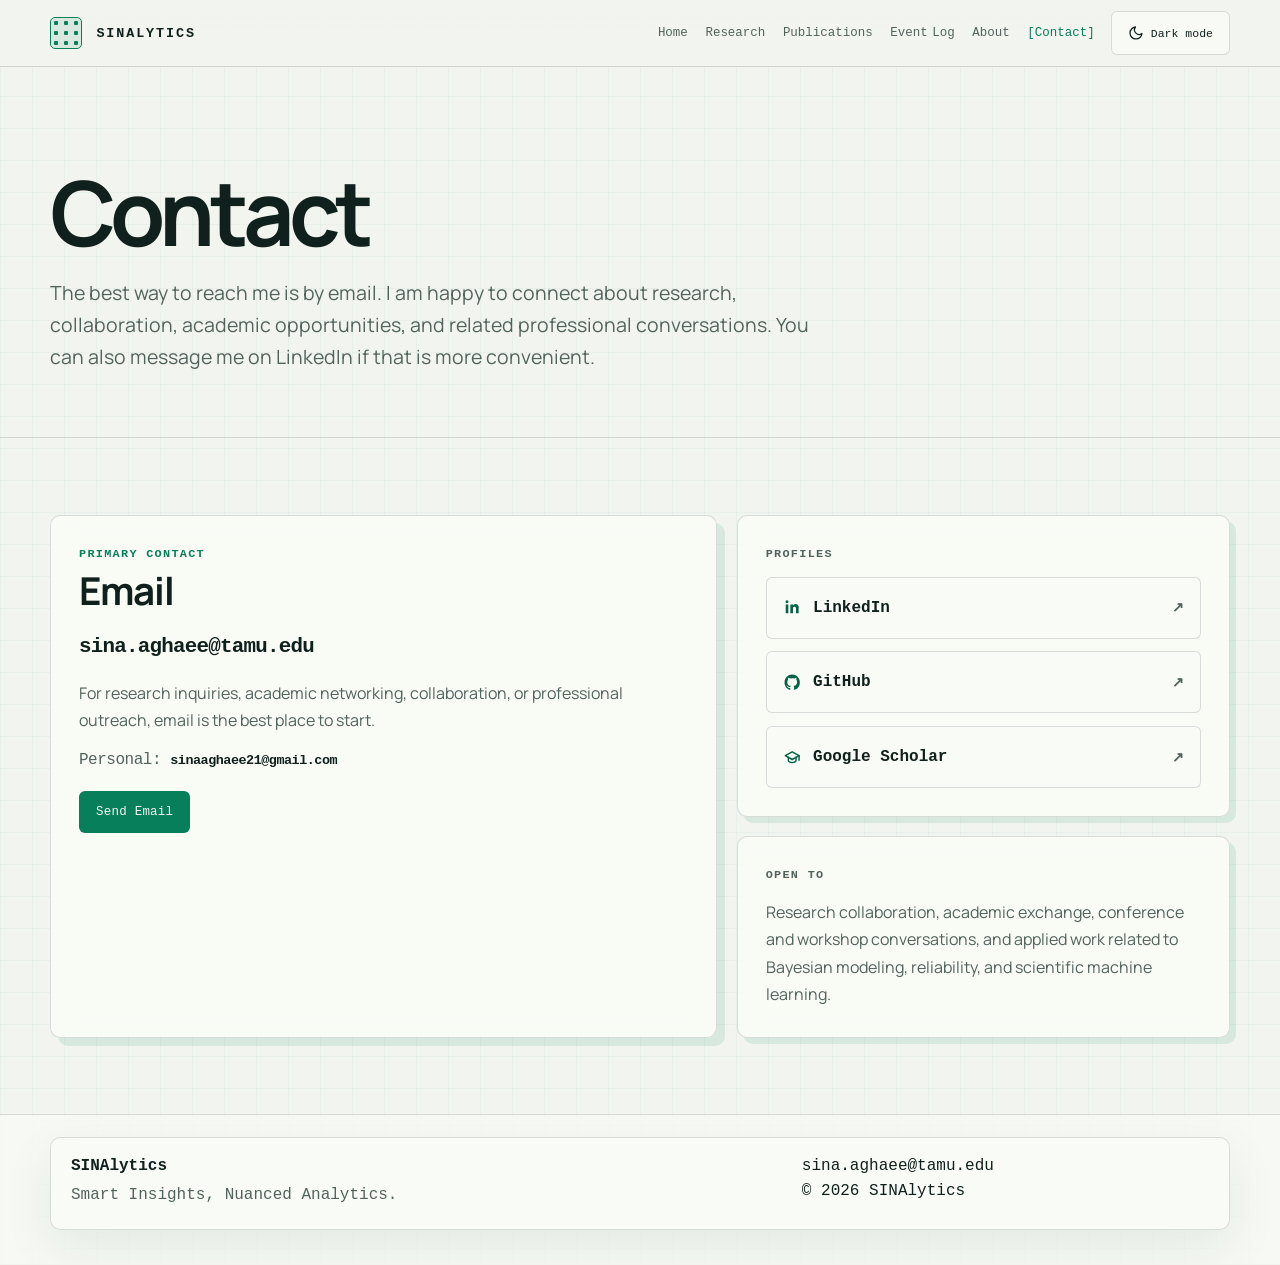
==== contact.html @ b3364978 "Use header symbol as favicon" ====
<!DOCTYPE html>
<html lang="en">
<head>
  <meta charset="utf-8">
  <meta name="viewport" content="width=device-width, initial-scale=1">
  <title>Contact | Sina Aghaee Dabaghan Fard</title>
  <meta name="description" content="Contact Sina Aghaee Dabaghan Fard for research, academic, and professional opportunities.">
  <link rel="preconnect" href="https://fonts.googleapis.com">
  <link rel="preconnect" href="https://fonts.gstatic.com" crossorigin>
  <link href="https://fonts.googleapis.com/css2?family=Manrope:wght@400;500;600;700;800&family=Source+Serif+4:opsz,wght@8..60,500;8..60,600;8..60,700&display=swap" rel="stylesheet">
  <link rel="icon" href="assets/sinalytics-mark.png?v=3" type="image/png">
  <link rel="stylesheet" href="assets/site.css">
</head>
<body data-page="contact">
  <div class="site-shell">
    <header class="site-header">
      <div class="container nav-row">
        <a class="brand" href="index.html" aria-label="SINAlytics home">
          <span class="brand-mark" aria-hidden="true"></span>
          <span>
            <strong>SINAlytics</strong>
          </span>
        </a>
        <button class="menu-toggle" type="button" aria-expanded="false" aria-controls="site-nav">
          <span></span>
          <span></span>
        </button>
        <nav id="site-nav" class="site-nav" aria-label="Primary">
          <a href="index.html">Home</a>
          <a href="research.html">Research</a>
          <a href="publications.html">Publications</a>
          <a class="nav-label-tight" href="snapshots.html">Event Log</a>
          <a href="cv.html">About</a>
          <a href="contact.html">Contact</a>
        </nav>
        <div class="nav-actions">
          <button class="theme-toggle" type="button" aria-label="Toggle color theme">Theme</button>
        </div>
      </div>
    </header>

    <main>
      <section class="page-hero">
        <div class="container narrow reveal">
          <h1>Contact</h1>
          <p class="hero-lead">
            The best way to reach me is by email. I am happy to connect about research, collaboration, academic opportunities, and related professional conversations. You can also message me on LinkedIn if that is more convenient.
          </p>
        </div>
      </section>

      <section class="section">
        <div class="container">
          <div class="contact-layout">
            <article class="panel contact-primary reveal">
              <p class="eyebrow">Primary Contact</p>
              <h2>Email</h2>
              <p class="contact-address"><a class="text-link" href="mailto:sina.aghaee@tamu.edu">sina.aghaee@tamu.edu</a></p>
              <p>
                For research inquiries, academic networking, collaboration, or professional outreach, email is the best place to start.
              </p>
              <p class="contact-address contact-address-secondary">
                Personal: <a class="text-link" href="mailto:sinaaghaee21@gmail.com">sinaaghaee21@gmail.com</a>
              </p>
              <div class="cta-row compact">
                <a class="button" href="mailto:sina.aghaee@tamu.edu">Send Email</a>
              </div>
            </article>

            <div class="contact-secondary">
              <article class="panel reveal reveal-delay">
                <p class="mini-label">Profiles</p>
                <div class="contact-links-grid">
                  <a class="contact-link-tile" href="https://www.linkedin.com/in/sinaaghaee" target="_blank" rel="noopener">
                    <span class="contact-link-main">
                      <span class="contact-link-icon" aria-hidden="true">
                        <svg viewBox="0 0 24 24" fill="currentColor"><path d="M6.94 8.5H3.56V20h3.38V8.5ZM5.25 3A1.97 1.97 0 0 0 3.3 4.98c0 1.08.86 1.97 1.93 1.97h.02A1.98 1.98 0 0 0 7.2 4.98 1.97 1.97 0 0 0 5.25 3ZM20.7 13.05c0-3.47-1.85-5.08-4.31-5.08-1.99 0-2.88 1.1-3.38 1.87V8.5H9.63c.04.89 0 11.5 0 11.5H13v-6.42c0-.34.03-.68.13-.92.27-.68.9-1.38 1.95-1.38 1.37 0 1.92 1.04 1.92 2.58V20h3.38v-6.95Z"></path></svg>
                      </span>
                      <span>LinkedIn</span>
                    </span>
                  </a>
                  <a class="contact-link-tile" href="https://github.com/sinaaghaee" target="_blank" rel="noopener">
                    <span class="contact-link-main">
                      <span class="contact-link-icon" aria-hidden="true">
                        <svg viewBox="0 0 24 24" fill="currentColor"><path d="M12 2C6.48 2 2 6.59 2 12.25c0 4.53 2.87 8.37 6.84 9.73.5.1.68-.22.68-.49 0-.24-.01-1.04-.01-1.89-2.78.62-3.37-1.22-3.37-1.22-.45-1.2-1.11-1.52-1.11-1.52-.91-.64.07-.63.07-.63 1 .08 1.53 1.05 1.53 1.05.9 1.57 2.35 1.12 2.92.86.09-.67.35-1.12.63-1.38-2.22-.26-4.56-1.15-4.56-5.11 0-1.13.39-2.06 1.03-2.79-.1-.26-.45-1.31.1-2.73 0 0 .84-.27 2.75 1.07A9.33 9.33 0 0 1 12 6.84c.85 0 1.71.12 2.51.37 1.91-1.34 2.75-1.07 2.75-1.07.55 1.42.2 2.47.1 2.73.64.73 1.03 1.66 1.03 2.79 0 3.97-2.35 4.84-4.59 5.09.36.32.68.95.68 1.91 0 1.38-.01 2.5-.01 2.84 0 .27.18.59.69.49A10.27 10.27 0 0 0 22 12.25C22 6.59 17.52 2 12 2Z"></path></svg>
                      </span>
                      <span>GitHub</span>
                    </span>
                  </a>
                  <a class="contact-link-tile" href="https://scholar.google.com/citations?user=bsKhgAIAAAAJ&amp;hl=en" target="_blank" rel="noopener">
                    <span class="contact-link-main">
                      <span class="contact-link-icon" aria-hidden="true">
                        <svg viewBox="0 0 24 24" fill="none" stroke="currentColor" stroke-width="1.9" stroke-linecap="round" stroke-linejoin="round"><path d="m3 10 9-5 9 5-9 5-9-5Z"></path><path d="M7 12v4.5c0 .8 2.3 2.5 5 2.5s5-1.7 5-2.5V12"></path><path d="M21 10v6"></path></svg>
                      </span>
                      <span>Google Scholar</span>
                    </span>
                  </a>
                </div>
              </article>

              <article class="panel reveal reveal-delay-2">
                <p class="mini-label">Open To</p>
                <p>
                  Research collaboration, academic exchange, conference and workshop conversations, and applied work related to Bayesian modeling, reliability, and scientific machine learning.
                </p>
              </article>
            </div>
          </div>
        </div>
      </section>
    </main>

    <footer class="site-footer">
      <div class="container footer-row">
        <div>
          <strong>SINAlytics</strong>
          <p>Smart Insights, Nuanced Analytics.</p>
        </div>
        <div class="footer-meta">
          <a href="mailto:sina.aghaee@tamu.edu">sina.aghaee@tamu.edu</a>
          <span>&copy; <span data-year></span> SINAlytics</span>
        </div>
      </div>
    </footer>
  </div>

  <!-- Cloudflare Web Analytics --><script defer src='https://static.cloudflareinsights.com/beacon.min.js' data-cf-beacon='{"token": "7ca97b5652254f148bb561000fb04851"}'></script><!-- End Cloudflare Web Analytics -->
  <script src="assets/site.js"></script>
</body>
</html>
---- assets/site.css ----
* {
  box-sizing: border-box;
}

:root {
  color-scheme: light;
  --bg: #f4f1ea;
  --surface: rgba(255, 252, 247, 0.92);
  --surface-strong: #fffdf9;
  --surface-alt: #efe7db;
  --text: #18161a;
  --muted: #635d57;
  --border: rgba(24, 22, 26, 0.1);
  --accent: #184e77;
  --accent-strong: #0f3653;
  --accent-soft: rgba(24, 78, 119, 0.12);
  --shadow: 0 24px 60px rgba(20, 16, 10, 0.12);
  --radius-lg: 28px;
  --radius-md: 20px;
  --radius-sm: 14px;
  --container: 1180px;
}

:root[data-theme="dark"] {
  color-scheme: dark;
  --bg: #10151d;
  --surface: rgba(19, 27, 37, 0.9);
  --surface-strong: #17212d;
  --surface-alt: #13202b;
  --text: #f5f4f1;
  --muted: #b7c1cc;
  --border: rgba(245, 244, 241, 0.1);
  --accent: #7eb6de;
  --accent-strong: #abd8f5;
  --accent-soft: rgba(126, 182, 222, 0.14);
  --shadow: 0 24px 60px rgba(0, 0, 0, 0.28);
}

html {
  scroll-behavior: smooth;
}

body {
  margin: 0;
  min-width: 320px;
  min-height: 100vh;
  font-family: "Manrope", sans-serif;
  color: var(--text);
  background:
    radial-gradient(circle at top left, rgba(24, 78, 119, 0.16), transparent 30%),
    radial-gradient(circle at top right, rgba(181, 138, 68, 0.12), transparent 24%),
    linear-gradient(180deg, #faf7f2 0%, var(--bg) 28%, var(--bg) 100%);
  transition: background-color 0.3s ease, color 0.3s ease;
}

:root[data-theme="dark"] body {
  background:
    radial-gradient(circle at top left, rgba(126, 182, 222, 0.13), transparent 30%),
    radial-gradient(circle at top right, rgba(120, 91, 55, 0.14), transparent 24%),
    linear-gradient(180deg, #0c1118 0%, var(--bg) 32%, var(--bg) 100%);
}

a {
  color: inherit;
}

img {
  display: block;
  max-width: 100%;
}

.site-shell {
  position: relative;
  overflow: clip;
  min-height: 100vh;
  display: flex;
  flex-direction: column;
}

main {
  flex: 1 0 auto;
}

.container {
  width: min(calc(100% - 2rem), var(--container));
  margin: 0 auto;
}

.narrow {
  max-width: 860px;
}

.site-header {
  position: sticky;
  top: 0;
  z-index: 20;
  background: rgba(244, 241, 234, 0.74);
  backdrop-filter: blur(20px);
  border-bottom: 1px solid var(--border);
}

:root[data-theme="dark"] .site-header {
  background: rgba(16, 21, 29, 0.74);
}

.nav-row {
  display: flex;
  align-items: center;
  gap: 1rem;
  min-height: 82px;
}

.brand {
  display: inline-flex;
  align-items: center;
  gap: 0.9rem;
  text-decoration: none;
  color: var(--text);
  margin-right: auto;
}

.brand strong,
.brand small {
  display: block;
}

.brand strong {
  font-size: 0.96rem;
  letter-spacing: 0.1em;
  text-transform: uppercase;
}

.brand small {
  font-size: 0.78rem;
  color: var(--muted);
}

.brand-mark {
  width: 2.6rem;
  height: 2.6rem;
  flex: 0 0 auto;
  border-radius: 50%;
  background:
    radial-gradient(circle at 34% 30%, #dff0fb 0%, #b8cbd5 22%, transparent 40%),
    linear-gradient(135deg, #9ab7c5 0%, #bbc6ca 28%, #c8ab69 74%, #a9863f 100%);
  box-shadow:
    inset 0 1px 1px rgba(255, 255, 255, 0.55),
    0 10px 18px rgba(24, 78, 119, 0.12);
}

.site-nav {
  display: flex;
  align-items: center;
  gap: 1.4rem;
}

.site-nav a,
.footer-links a {
  text-decoration: none;
  color: var(--muted);
  transition: color 0.2s ease;
}

.site-nav a:hover,
.site-nav a.is-active,
.footer-links a:hover,
.text-link:hover,
.inline-links a:hover {
  color: var(--accent);
}

.site-nav .nav-label-tight {
  word-spacing: -0.24em;
}

.nav-actions {
  display: flex;
  align-items: center;
  gap: 0.8rem;
}

.menu-toggle,
.theme-toggle,
.button {
  font: inherit;
}

.button,
.theme-toggle {
  display: inline-flex;
  align-items: center;
  justify-content: center;
  min-height: 44px;
  padding: 0 1rem;
  border-radius: 999px;
  border: 1px solid transparent;
  text-decoration: none;
  transition: transform 0.2s ease, background-color 0.2s ease, border-color 0.2s ease, color 0.2s ease;
}

.button {
  background: var(--accent);
  color: #f5f4f1;
  box-shadow: var(--shadow);
}

.button:hover,
.theme-toggle:hover,
.menu-toggle:hover {
  transform: translateY(-1px);
}

.button-ghost,
.theme-toggle {
  background: var(--surface);
  color: var(--text);
  border-color: var(--border);
}

.button-with-icon {
  gap: 0.45rem;
}

.button-icon {
  display: inline-flex;
  align-items: center;
  justify-content: center;
  width: 1rem;
  height: 1rem;
  flex: 0 0 auto;
}

.button-icon svg {
  width: 100%;
  height: 100%;
}

.theme-toggle {
  gap: 0.45rem;
}

.theme-icon {
  display: inline-flex;
  align-items: center;
  justify-content: center;
  width: 1rem;
  height: 1rem;
  flex: 0 0 auto;
}

.theme-icon svg {
  width: 100%;
  height: 100%;
}

.menu-toggle {
  display: none;
  width: 46px;
  height: 46px;
  border-radius: 14px;
  border: 1px solid var(--border);
  background: var(--surface);
  padding: 0;
  cursor: pointer;
}

.menu-toggle span {
  display: block;
  width: 18px;
  height: 2px;
  margin: 4px auto;
  border-radius: 999px;
  background: var(--text);
}

.hero,
.page-hero {
  padding: 5rem 0 2rem;
}

.hero-grid {
  display: grid;
  grid-template-columns: minmax(0, 1.25fr) minmax(300px, 0.75fr);
  gap: 1.5rem;
  align-items: stretch;
}

body[data-page="home"] .hero {
  padding: 4.25rem 0 1.75rem;
}

body[data-page="home"] .hero-grid {
  grid-template-columns: minmax(0, 1.4fr) minmax(320px, 0.64fr);
  gap: 1rem;
  align-items: stretch;
}

.hero-copy,
.hero-card,
.panel,
.feature-panel {
  background: var(--surface);
  border: 1px solid var(--border);
  box-shadow: var(--shadow);
  backdrop-filter: blur(10px);
}

.hero-copy {
  border-radius: var(--radius-lg);
  padding: clamp(2rem, 3vw, 3rem);
  position: relative;
}

body[data-page="home"] .hero-copy {
  padding: clamp(1.4rem, 2vw, 1.9rem);
  display: flex;
  flex-direction: column;
}

.hero-copy::after {
  content: "";
  position: absolute;
  inset: auto 2rem 2rem auto;
  width: 120px;
  height: 120px;
  border-radius: 50%;
  background: radial-gradient(circle, rgba(193, 139, 62, 0.22), transparent 70%);
  pointer-events: none;
}

.hero-card {
  border-radius: var(--radius-lg);
  padding: 1.4rem;
  display: grid;
  gap: 1rem;
}

body[data-page="home"] .hero-card {
  max-width: 400px;
  width: 100%;
  justify-self: end;
  padding: 0.95rem;
  gap: 0;
}

.portrait-wrap {
  padding: 0.75rem;
  border-radius: calc(var(--radius-lg) - 8px);
  background: linear-gradient(145deg, rgba(255, 255, 255, 0.35), rgba(24, 78, 119, 0.08));
}

.portrait {
  width: 100%;
  aspect-ratio: 4 / 4.8;
  object-fit: cover;
  border-radius: calc(var(--radius-lg) - 14px);
}

body[data-page="home"] .portrait-wrap {
  padding: 0;
  background: none;
}

body[data-page="home"] .portrait {
  aspect-ratio: 4 / 4.45;
  width: 100%;
  max-height: none;
}

.hero-card-body {
  padding: 0 0.4rem 0.25rem;
}

.eyebrow,
.mini-label,
.meta-line {
  color: var(--accent);
  letter-spacing: 0.11em;
  text-transform: uppercase;
  font-size: 0.74rem;
  font-weight: 800;
}

.mini-label,
.meta-line {
  color: var(--muted);
}

h1,
h2,
h3 {
  margin: 0;
  font-weight: 700;
  line-height: 1.05;
}

h1,
h2 {
  font-family: "Source Serif 4", serif;
}

h1 {
  margin-top: 0.7rem;
  font-size: clamp(2.6rem, 5vw, 5.1rem);
  max-width: 11ch;
}

body[data-page="home"] h1 {
  font-size: clamp(2.15rem, 3.35vw, 3.35rem);
  max-width: none;
  line-height: 1.02;
}

h2 {
  font-size: clamp(2rem, 3vw, 3rem);
}

h3 {
  font-size: 1.25rem;
}

p {
  margin: 0;
  color: var(--muted);
  line-height: 1.72;
}

.hero-lead {
  margin-top: 1rem;
  max-width: 42rem;
  font-size: 1.16rem;
  color: var(--text);
}

body[data-page="home"] .hero-lead {
  max-width: none;
  font-size: 1rem;
  line-height: 1.58;
}

.hero-body {
  margin-top: 1.1rem;
  max-width: 40rem;
}

body[data-page="home"] .hero-body {
  max-width: none;
  line-height: 1.62;
}

body[data-page="home"] .cta-row {
  margin-top: auto;
  padding-top: 1.2rem;
}

.section {
  padding: 2rem 0;
}

.section-alt {
  padding-top: 2.6rem;
}

.section-heading {
  margin-bottom: 1.4rem;
}

.section-heading h2 {
  margin-top: 0.45rem;
  max-width: 14ch;
}

body[data-page="home"] .section-heading h2 {
  max-width: none;
}

.cta-row,
.inline-links,
.mini-metrics,
.tag-list,
.contact-list,
.bullet-stack {
  display: flex;
  gap: 0.75rem;
}

.cta-row {
  margin-top: 1.5rem;
  flex-wrap: wrap;
}

.cta-row.compact {
  margin-top: 1rem;
}

.inline-links {
  margin: 1.35rem 0 0;
  padding: 0;
  list-style: none;
  flex-wrap: wrap;
}

.inline-links a,
.text-link {
  color: var(--text);
  text-decoration: none;
  font-weight: 700;
}

.bullet-stack,
.contact-list {
  margin: 0;
  padding-left: 1.15rem;
  display: grid;
  gap: 0.6rem;
  color: var(--text);
}

.contact-list a {
  text-decoration: none;
  color: var(--text);
}

.two-column,
.feature-panel,
.split-highlight,
.cv-grid,
.card-grid {
  display: grid;
  gap: 1.2rem;
}

.two-column,
.cv-grid,
.split-highlight {
  grid-template-columns: repeat(2, minmax(0, 1fr));
}

.card-grid,
.card-grid-wide {
  grid-template-columns: repeat(3, minmax(0, 1fr));
}

.panel,
.feature-panel {
  border-radius: var(--radius-md);
  padding: 1.5rem;
}

.panel h3,
.feature-panel h2,
.feature-panel h3 {
  margin-top: 0.5rem;
}

.panel h3 + p,
.feature-panel h3 + p {
  margin-top: 0.55rem;
}

.feature-panel .mini-label + p {
  margin-top: 0.12rem;
}

.feature-panel p + p,
.panel p + p {
  margin-top: 0.8rem;
}

.mini-metrics {
  margin-top: 1.3rem;
  flex-wrap: wrap;
}

.mini-metrics div {
  min-width: 120px;
  padding: 0.95rem 1rem;
  border-radius: var(--radius-sm);
  background: var(--accent-soft);
}

.mini-metrics strong,
.mini-metrics span {
  display: block;
}

.mini-metrics span {
  margin-top: 0.2rem;
  color: var(--muted);
  font-size: 0.92rem;
}

.link-panel {
  text-decoration: none;
  color: inherit;
}

.link-panel:hover {
  border-color: rgba(24, 78, 119, 0.32);
}

.publication-list {
  display: grid;
  gap: 1rem;
}

.publication-entry {
  display: grid;
  grid-template-columns: auto minmax(0, 1fr);
  gap: 1.25rem;
  align-items: start;
  scroll-margin-top: 6.5rem;
}

.publication-number {
  min-width: 56px;
  padding: 0.7rem 0.85rem;
  border-radius: 999px;
  background: var(--accent-soft);
  color: var(--accent-strong);
  font-weight: 800;
  text-align: center;
}

.publication-content h3 {
  margin-top: 0;
}

.publication-authors,
.publication-status {
  font-size: 0.96rem;
}

.publication-status {
  color: var(--text);
  font-weight: 700;
}

.publication-meta-row {
  display: flex;
  align-items: center;
  gap: 0.72rem;
  margin-top: 0.85rem;
}

.journal-cover-thumb {
  width: 42px;
  aspect-ratio: 3 / 4;
  flex: 0 0 auto;
  border-radius: 5px;
  border: 1px solid var(--border);
  box-shadow: 0 8px 18px rgba(20, 16, 10, 0.12);
  object-fit: cover;
}

.publication-meta {
  display: flex;
  flex-wrap: wrap;
  gap: 0.45rem;
  align-items: center;
}

.journal-pill,
.publication-year {
  display: inline-flex;
  align-items: center;
  min-height: 2rem;
  border-radius: 999px;
  font-size: 0.82rem;
  font-weight: 800;
  line-height: 1;
}

.journal-pill {
  padding: 0 0.85rem;
  border: 1px solid rgba(24, 78, 119, 0.22);
  background: var(--accent-soft);
  color: var(--accent-strong);
}

.publication-year {
  padding: 0 0.72rem;
  border: 1px solid var(--border);
  color: var(--text);
  background: var(--surface-strong);
}

.publication-notes {
  margin: 0.85rem 0 0;
  padding-left: 2.15rem;
  color: var(--muted);
  line-height: 1.65;
}

.publication-notes li + li {
  margin-top: 0.35rem;
}

.publication-notes strong {
  color: var(--text);
}

.citation-chip {
  position: relative;
  display: inline-flex;
  align-items: center;
  justify-content: center;
  min-width: 2rem;
  min-height: 1.7rem;
  padding: 0 0.45rem;
  margin-left: 0.2rem;
  border-radius: 999px;
  border: 1px solid rgba(24, 78, 119, 0.25);
  background: var(--accent-soft);
  color: var(--accent-strong);
  text-decoration: none;
  font-size: 0.86rem;
  font-weight: 800;
  vertical-align: baseline;
  cursor: pointer;
}

.citation-chip:hover,
.citation-chip:focus-visible {
  border-color: rgba(24, 78, 119, 0.42);
  outline: none;
}

.citation-chip-static {
  cursor: default;
}

.citation-chip[data-tooltip]::after {
  content: attr(data-tooltip);
  position: absolute;
  left: 50%;
  bottom: calc(100% + 0.6rem);
  transform: translateX(-50%) translateY(6px);
  width: max-content;
  max-width: min(300px, 70vw);
  padding: 0.7rem 0.85rem;
  border-radius: var(--radius-sm);
  border: 1px solid var(--border);
  background: var(--surface-strong);
  box-shadow: var(--shadow);
  color: var(--text);
  font-size: 0.88rem;
  font-weight: 600;
  line-height: 1.45;
  opacity: 0;
  pointer-events: none;
  white-space: normal;
  z-index: 6;
  transition: opacity 0.18s ease, transform 0.18s ease;
}

.citation-chip[data-tooltip]:hover::after,
.citation-chip[data-tooltip]:focus-visible::after {
  opacity: 1;
  transform: translateX(-50%) translateY(0);
}

.achievement-preview {
  position: relative;
  display: inline;
  color: var(--accent-strong);
  font-weight: 700;
  text-decoration: underline;
  text-decoration-thickness: 0.08em;
  text-underline-offset: 0.18em;
}

.achievement-preview:focus-visible {
  border-radius: 0.25rem;
  outline: 3px solid rgba(24, 78, 119, 0.2);
  outline-offset: 3px;
}

.achievement-preview-card {
  position: absolute;
  left: 50%;
  bottom: calc(100% + 0.65rem);
  transform: translateX(-50%) translateY(8px);
  display: grid;
  gap: 0.45rem;
  width: min(520px, 86vw);
  padding: 0.55rem;
  border-radius: var(--radius-sm);
  border: 1px solid var(--border);
  background: var(--surface-strong);
  box-shadow: var(--shadow);
  color: var(--text);
  font-size: 0.82rem;
  font-weight: 600;
  line-height: 1.35;
  opacity: 0;
  pointer-events: none;
  z-index: 10;
  transition: opacity 0.18s ease, transform 0.18s ease;
}

.achievement-preview-card img {
  width: 100%;
  max-height: min(620px, 72vh);
  border-radius: calc(var(--radius-sm) - 4px);
  object-fit: contain;
  background: rgba(0, 0, 0, 0.04);
}

.achievement-preview:hover .achievement-preview-card,
.achievement-preview:focus-visible .achievement-preview-card {
  opacity: 1;
  transform: translateX(-50%) translateY(0);
}

.page-hero .narrow {
  background: var(--surface);
  border: 1px solid var(--border);
  border-radius: var(--radius-lg);
  box-shadow: var(--shadow);
  padding: clamp(2rem, 3vw, 3rem);
}

body[data-page="snapshots"] .page-hero,
body[data-page="publications"] .page-hero,
body[data-page="research"] .page-hero,
body[data-page="cv"] .page-hero,
body[data-page="contact"] .page-hero {
  padding: 3.6rem 0 1.2rem;
}

body[data-page="snapshots"] .page-hero .narrow,
body[data-page="publications"] .page-hero .narrow,
body[data-page="research"] .page-hero .narrow,
body[data-page="cv"] .page-hero .narrow,
body[data-page="contact"] .page-hero .narrow {
  max-width: none;
  padding: 0;
  background: transparent;
  border: 0;
  border-radius: 0;
  box-shadow: none;
}

body[data-page="snapshots"] .page-hero h1,
body[data-page="publications"] .page-hero h1,
body[data-page="research"] .page-hero h1,
body[data-page="cv"] .page-hero h1,
body[data-page="contact"] .page-hero h1 {
  margin-top: 0.5rem;
  max-width: none;
  font-size: clamp(2.8rem, 4.8vw, 4.5rem);
  line-height: 1.02;
}

body[data-page="snapshots"] .page-hero .hero-lead,
body[data-page="publications"] .page-hero .hero-lead,
body[data-page="research"] .page-hero .hero-lead,
body[data-page="cv"] .page-hero .hero-lead,
body[data-page="contact"] .page-hero .hero-lead {
  max-width: 72rem;
  margin-top: 1.1rem;
}

body[data-page="snapshots"] .page-hero p:not(.eyebrow):not(.hero-lead),
body[data-page="publications"] .page-hero p:not(.eyebrow):not(.hero-lead),
body[data-page="research"] .page-hero p:not(.eyebrow):not(.hero-lead),
body[data-page="cv"] .page-hero p:not(.eyebrow):not(.hero-lead),
body[data-page="contact"] .page-hero p:not(.eyebrow):not(.hero-lead) {
  max-width: 72rem;
  margin-top: 0.55rem;
}

body[data-page="snapshots"] .section-heading h2,
body[data-page="publications"] .section-heading h2,
body[data-page="research"] .section-heading h2,
body[data-page="cv"] .section-heading h2,
body[data-page="contact"] .section-heading h2 {
  max-width: 32ch;
}

.publication-panel {
  max-width: none;
}

.contact-layout {
  display: grid;
  grid-template-columns: minmax(0, 1.15fr) minmax(320px, 0.85fr);
  gap: 1.2rem;
  align-items: stretch;
}

.contact-secondary {
  display: grid;
  gap: 1.2rem;
}

.contact-primary h2 {
  margin-top: 0.4rem;
}

.contact-address {
  margin-top: 0.8rem;
  font-size: clamp(1.2rem, 2vw, 1.55rem);
  color: var(--text);
}

.contact-address-secondary {
  margin-top: 0.55rem;
  font-size: 1rem;
  color: var(--muted);
}

.contact-links-grid {
  display: grid;
  gap: 0.8rem;
  margin-top: 0.75rem;
}

.contact-link-tile {
  display: flex;
  align-items: center;
  justify-content: space-between;
  min-height: 58px;
  padding: 0.95rem 1rem;
  border-radius: var(--radius-sm);
  border: 1px solid var(--border);
  background: color-mix(in srgb, var(--surface-strong) 82%, transparent);
  text-decoration: none;
  font-weight: 700;
  transition: border-color 0.2s ease, transform 0.2s ease, background-color 0.2s ease;
}

.contact-link-main {
  display: inline-flex;
  align-items: center;
  gap: 0.75rem;
}

.contact-link-icon {
  display: inline-flex;
  width: 1.15rem;
  height: 1.15rem;
  color: var(--accent-strong);
  flex: 0 0 auto;
}

.contact-link-icon svg {
  width: 100%;
  height: 100%;
}

.contact-link-tile::after {
  content: "↗";
  color: var(--muted);
  font-size: 0.95rem;
}

.contact-link-tile:hover,
.contact-link-tile:focus-visible {
  border-color: rgba(24, 78, 119, 0.32);
  background: color-mix(in srgb, var(--accent-soft) 55%, var(--surface-strong));
  transform: translateY(-1px);
}

.timeline {
  position: relative;
  display: grid;
  gap: 1rem;
}

.timeline::before {
  content: "";
  position: absolute;
  left: 0.5rem;
  top: 0.6rem;
  bottom: 0.6rem;
  width: 1px;
  background: var(--border);
}

.timeline-item {
  position: relative;
  padding-left: 2rem;
}

.timeline-dot {
  position: absolute;
  left: 0;
  top: 0.45rem;
  width: 1rem;
  height: 1rem;
  border-radius: 50%;
  border: 3px solid var(--bg);
  background: var(--accent);
}

.timeline-content {
  background: var(--surface);
  border: 1px solid var(--border);
  border-radius: var(--radius-md);
  padding: 1.25rem 1.3rem;
  box-shadow: var(--shadow);
}

.timeline-content p {
  margin-top: 0.5rem;
}

.tag-list {
  margin: 0.75rem 0 0;
  flex-wrap: wrap;
  padding: 0;
}

.tag-list span {
  padding: 0.65rem 0.8rem;
  border-radius: 999px;
  background: var(--accent-soft);
  color: var(--text);
  font-size: 0.92rem;
}

.moment-card {
  display: flex;
  flex-direction: column;
  gap: 0.8rem;
  height: 100%;
}

.moment-carousel {
  display: grid;
  gap: 0.75rem;
}

.moment-carousel-frame {
  position: relative;
  overflow: hidden;
  border-radius: var(--radius-sm);
  border: 1px solid var(--border);
  background: var(--surface-alt);
}

.moment-image {
  width: 100%;
  aspect-ratio: 4 / 3;
  object-fit: cover;
  object-position: center;
  background: var(--surface-alt);
}

.moment-image-contain {
  object-fit: scale-down;
  object-position: center;
  background: rgba(0, 0, 0, 0.04);
}

.moment-image-static {
  height: auto;
  aspect-ratio: 4 / 3;
  border-radius: var(--radius-sm);
  border: 1px solid var(--border);
  overflow: hidden;
  margin-bottom: calc(38px + 0.75rem);
}

.moment-carousel-frame .moment-image {
  display: none;
  border: 0;
  border-radius: 0;
}

.moment-carousel-frame .moment-image.is-active {
  display: block;
}

.moment-controls {
  display: flex;
  align-items: center;
  justify-content: space-between;
  gap: 0.75rem;
}

.moment-control,
.moment-dot {
  border: 1px solid var(--border);
  background: var(--surface);
  color: var(--text);
  cursor: pointer;
  transition: transform 0.2s ease, border-color 0.2s ease, background-color 0.2s ease;
}

.moment-control:hover,
.moment-dot:hover {
  transform: translateY(-1px);
  border-color: rgba(24, 78, 119, 0.28);
}

.moment-control {
  min-height: 38px;
  padding: 0 0.9rem;
  border-radius: 999px;
  font: inherit;
}

.moment-dots {
  display: flex;
  align-items: center;
  justify-content: center;
  gap: 0.45rem;
}

.moment-dot {
  width: 12px;
  height: 12px;
  border-radius: 50%;
  padding: 0;
}

.moment-dot.is-active {
  background: var(--accent);
  border-color: var(--accent);
}

.moment-meta {
  margin-top: auto;
  padding-top: 0.55rem;
  font-size: 0.9rem;
  color: var(--accent);
  font-weight: 700;
}

.moment-note {
  margin-top: -0.45rem;
}

.moment-summary {
  min-height: 4.8em;
}

.image-placeholder {
  display: grid;
  place-items: center;
  min-height: 210px;
  border-radius: var(--radius-sm);
  border: 1px dashed rgba(24, 78, 119, 0.3);
  background:
    linear-gradient(135deg, rgba(24, 78, 119, 0.08), rgba(193, 139, 62, 0.12)),
    var(--surface-alt);
  color: var(--muted);
  font-weight: 700;
  letter-spacing: 0.08em;
  text-transform: uppercase;
}

.site-footer {
  padding: 1.35rem 0 2.1rem;
}

.footer-row {
  display: grid;
  grid-template-columns: 1.4fr 0.8fr;
  gap: 1.15rem;
  padding: 1.2rem 1.25rem;
  border-radius: var(--radius-md);
  border: 1px solid var(--border);
  background: var(--surface);
  box-shadow: var(--shadow);
}

.footer-row strong {
  display: block;
  margin-bottom: 0.45rem;
}

.footer-meta {
  display: grid;
  gap: 0.42rem;
  align-content: start;
}

.footer-meta a {
  color: var(--text);
  text-decoration: none;
}

.reveal {
  opacity: 0;
  transform: translateY(18px);
  transition: opacity 0.7s ease, transform 0.7s ease;
}

.reveal.is-visible {
  opacity: 1;
  transform: translateY(0);
}

.reveal-delay {
  transition-delay: 0.1s;
}

.reveal-delay-2 {
  transition-delay: 0.18s;
}

@media (max-width: 980px) {
  .hero-grid,
  .two-column,
  .split-highlight,
  .cv-grid,
  .card-grid,
  .card-grid-wide,
  .contact-layout,
  .footer-row,
  .publication-entry {
    grid-template-columns: 1fr;
  }

  .publication-number {
    width: fit-content;
  }

  h1 {
    max-width: none;
  }

  body[data-page="home"] .hero-card {
    max-width: none;
    justify-self: stretch;
  }

  body[data-page="home"] .hero-grid {
    grid-template-columns: 1fr;
    align-items: start;
  }

  body[data-page="home"] .hero-copy,
  body[data-page="home"] .hero-card {
    width: 100%;
  }

  body[data-page="home"] .hero-copy {
    order: 1;
  }

  body[data-page="home"] .hero-card {
    order: 2;
    max-width: min(420px, 100%);
    margin: 0 auto;
  }

  .nav-row {
    flex-wrap: wrap;
    padding: 1rem 0;
  }

  .menu-toggle {
    display: inline-block;
    margin-left: auto;
  }

  .site-nav,
  .nav-actions {
    width: 100%;
  }

  .site-nav {
    display: none;
    flex-direction: column;
    align-items: flex-start;
    gap: 1rem;
    padding-top: 0.5rem;
  }

  .site-nav.is-open {
    display: flex;
  }

  .nav-actions {
    justify-content: space-between;
  }
}

@media (max-width: 720px) {
  body {
    background:
      radial-gradient(circle at top left, rgba(24, 78, 119, 0.12), transparent 32%),
      linear-gradient(180deg, #faf7f2 0%, var(--bg) 28%, var(--bg) 100%);
  }

  .hero,
  .page-hero {
    padding-top: 3.5rem;
  }

  .hero-copy,
  .page-hero .narrow,
  .hero-card,
  .panel,
  .feature-panel,
  .timeline-content,
  .footer-row {
    padding: 1.3rem;
  }

  h1 {
    font-size: clamp(2.3rem, 12vw, 3.6rem);
  }

  body[data-page="home"] h1 {
    font-size: clamp(2.2rem, 11vw, 3.25rem);
  }

  body[data-page="home"] .hero-copy {
    padding: 1.2rem;
  }

  body[data-page="home"] .hero-card {
    padding: 0.8rem;
    max-width: min(360px, 100%);
  }

  body[data-page="home"] .portrait {
    aspect-ratio: 4 / 4.35;
  }

  h2 {
    font-size: clamp(1.8rem, 10vw, 2.5rem);
  }

  .nav-actions {
    gap: 0.6rem;
  }

  .button,
  .theme-toggle {
    width: 100%;
  }
}

/* Research console redesign */
:root {
  --bg: #f2f5ef;
  --surface: rgba(249, 251, 246, 0.94);
  --surface-strong: #fbfcf8;
  --surface-alt: #e8eee7;
  --text: #10201c;
  --muted: #52635d;
  --border: rgba(16, 32, 28, 0.14);
  --accent: #087f5b;
  --accent-strong: #056247;
  --accent-soft: rgba(8, 127, 91, 0.11);
  --signal: #d97706;
  --shadow: 0 18px 50px rgba(19, 43, 35, 0.08);
  --radius-lg: 14px;
  --radius-md: 10px;
  --radius-sm: 7px;
}

:root[data-theme="dark"] {
  --bg: #07110f;
  --surface: rgba(10, 25, 21, 0.94);
  --surface-strong: #0d1c18;
  --surface-alt: #10251f;
  --text: #e7f0eb;
  --muted: #91a69d;
  --border: rgba(164, 201, 185, 0.17);
  --accent: #55d6a6;
  --accent-strong: #82e3bd;
  --accent-soft: rgba(85, 214, 166, 0.12);
  --signal: #f1a340;
  --shadow: 0 22px 56px rgba(0, 0, 0, 0.25);
}

body,
:root[data-theme="dark"] body {
  background-color: var(--bg);
  background-image:
    linear-gradient(rgba(8, 127, 91, 0.045) 1px, transparent 1px),
    linear-gradient(90deg, rgba(8, 127, 91, 0.045) 1px, transparent 1px);
  background-size: 32px 32px;
}

.site-header,
:root[data-theme="dark"] .site-header {
  background: color-mix(in srgb, var(--bg) 88%, transparent);
  backdrop-filter: blur(18px);
}

.nav-row {
  min-height: 66px;
}

.brand-mark {
  width: 2rem;
  height: 2rem;
  border: 1px solid var(--accent);
  border-radius: 5px;
  background:
    radial-gradient(circle, var(--accent) 0 2px, transparent 2.5px) 0 0 / 10px 10px,
    var(--accent-soft);
  box-shadow: none;
}

.brand strong,
.site-nav,
.theme-toggle,
.eyebrow,
.mini-label,
.publication-number,
.publication-status,
.moment-meta {
  font-family: ui-monospace, "SFMono-Regular", Consolas, "Liberation Mono", monospace;
}

.brand strong {
  font-size: 0.84rem;
  letter-spacing: 0.14em;
}

.site-nav {
  gap: 1.1rem;
  font-size: 0.78rem;
}

.site-nav a.is-active::before {
  content: "[";
}

.site-nav a.is-active::after {
  content: "]";
}

.theme-toggle {
  border-radius: 6px;
  font-size: 0.72rem;
}

h1,
h2,
h3 {
  font-family: "Manrope", sans-serif;
  letter-spacing: -0.035em;
}

.button {
  min-height: 42px;
  border-radius: 6px;
  box-shadow: none;
  font-family: ui-monospace, "SFMono-Regular", Consolas, "Liberation Mono", monospace;
  font-size: 0.78rem;
  letter-spacing: 0.02em;
}

.button:hover {
  box-shadow: 4px 4px 0 var(--accent-soft);
}

.button-quiet {
  border-color: transparent;
  background: transparent;
  color: var(--muted);
}

.console-hero {
  padding: clamp(4.5rem, 9vw, 8rem) 0 clamp(3.5rem, 7vw, 6rem);
}

.console-hero-grid {
  display: grid;
  grid-template-columns: minmax(0, 900px);
  align-items: center;
  gap: clamp(3rem, 8vw, 7rem);
}

.system-line {
  display: inline-flex;
  align-items: center;
  gap: 0.65rem;
  margin: 0 0 1.6rem;
  color: var(--muted);
  font: 700 0.73rem/1.4 ui-monospace, "SFMono-Regular", Consolas, monospace;
  letter-spacing: 0.08em;
  text-transform: uppercase;
}

.system-line span {
  width: 0.52rem;
  height: 0.52rem;
  border-radius: 50%;
  background: var(--accent);
  box-shadow: 0 0 0 5px var(--accent-soft);
}

.console-intro h1 {
  max-width: 850px;
  margin: 0;
  font-size: clamp(3.2rem, 7.5vw, 7rem);
  line-height: 0.92;
  letter-spacing: -0.072em;
}

.console-role {
  margin: 1.65rem 0 0;
  color: var(--accent-strong);
  font: 700 clamp(0.8rem, 1.3vw, 0.98rem)/1.5 ui-monospace, "SFMono-Regular", Consolas, monospace;
}

.console-lead {
  max-width: 700px;
  margin: 1.2rem 0 0;
  color: var(--muted);
  font-size: clamp(1.05rem, 1.8vw, 1.35rem);
  line-height: 1.65;
}

.console-intro .cta-row {
  margin-top: 2rem;
}

.signal-list {
  display: grid;
  grid-template-columns: repeat(3, minmax(0, 1fr));
  gap: 0;
  max-width: 820px;
  margin: 2.5rem 0 0;
  border-top: 1px solid var(--border);
  border-bottom: 1px solid var(--border);
}

.signal-list div {
  min-width: 0;
  padding: 1rem 1.1rem 1rem 0;
}

.signal-list div + div {
  padding-left: 1.1rem;
  border-left: 1px solid var(--border);
}

.signal-list dt,
.profile-data dt {
  color: var(--accent-strong);
  font: 700 0.68rem/1.4 ui-monospace, "SFMono-Regular", Consolas, monospace;
  text-transform: uppercase;
  letter-spacing: 0.08em;
}

.signal-list dd {
  margin: 0.35rem 0 0;
  color: var(--muted);
  font-size: 0.78rem;
  line-height: 1.5;
}

.profile-console {
  overflow: hidden;
  border: 1px solid var(--border);
  border-radius: var(--radius-md);
  background: var(--surface);
  box-shadow: 12px 12px 0 var(--accent-soft);
}

.console-bar {
  display: flex;
  align-items: center;
  gap: 0.4rem;
  min-height: 40px;
  padding: 0 0.85rem;
  border-bottom: 1px solid var(--border);
  background: var(--surface-alt);
}

.console-bar span {
  width: 7px;
  height: 7px;
  border-radius: 50%;
  background: var(--border);
}

.console-bar span:first-child {
  background: var(--signal);
}

.console-bar code {
  margin-left: auto;
  color: var(--muted);
  font-size: 0.68rem;
}

.profile-image-wrap {
  position: relative;
  aspect-ratio: 1 / 0.82;
  overflow: hidden;
  border-bottom: 1px solid var(--border);
  background: var(--surface-alt);
}

.profile-image-wrap img {
  width: 100%;
  height: 100%;
  object-fit: cover;
  filter: saturate(0.72) contrast(1.03);
}

.scan-line {
  position: absolute;
  inset: 0;
  pointer-events: none;
  background: repeating-linear-gradient(0deg, transparent 0 5px, rgba(85, 214, 166, 0.06) 5px 6px);
}

.profile-data {
  margin: 0;
  padding: 1rem 1.1rem 1.2rem;
  font-family: ui-monospace, "SFMono-Regular", Consolas, monospace;
  font-size: 0.74rem;
}

.profile-data div {
  display: grid;
  grid-template-columns: 5.6rem 1fr;
  gap: 0.5rem;
  padding: 0.38rem 0;
}

.profile-data dt::after {
  content: ":";
}

.profile-data dd {
  min-width: 0;
  margin: 0;
  color: var(--muted);
  overflow-wrap: anywhere;
}

.profile-data div:last-child dd {
  color: var(--signal);
}

.about-hero-grid {
  display: grid;
  grid-template-columns: minmax(0, 1.25fr) minmax(280px, 0.55fr);
  align-items: center;
  gap: clamp(3rem, 8vw, 7rem);
}

.about-hero .system-line {
  margin-bottom: 1.35rem;
}

.about-hero .hero-lead {
  max-width: 760px;
}

.about-portrait {
  width: 100%;
  max-width: 390px;
  justify-self: end;
}

.about-portrait .profile-image-wrap {
  aspect-ratio: 4 / 4.65;
}

.about-portrait .profile-image-wrap img {
  object-position: center top;
}

.home-output {
  padding: 0 0 clamp(5rem, 10vw, 9rem);
}

.console-section-heading {
  display: flex;
  align-items: baseline;
  justify-content: space-between;
  gap: 2rem;
  margin-bottom: 1rem;
}

.console-section-heading .eyebrow {
  margin: 0;
}

.console-section-heading .text-link {
  font-size: 0.78rem;
}

.output-list {
  border-top: 1px solid var(--border);
}

.output-row {
  display: grid;
  grid-template-columns: 3.5rem minmax(0, 1fr) auto;
  align-items: center;
  gap: 1rem;
  padding: 1.2rem 0;
  border-bottom: 1px solid var(--border);
  color: inherit;
  text-decoration: none;
  transition: color 0.2s ease, padding 0.2s ease, background 0.2s ease;
}

.output-row:hover {
  padding-left: 0.75rem;
  padding-right: 0.75rem;
  color: var(--accent-strong);
  background: var(--accent-soft);
}

.output-index,
.output-meta {
  color: var(--muted);
  font: 700 0.7rem/1.4 ui-monospace, "SFMono-Regular", Consolas, monospace;
}

.output-title {
  font-weight: 700;
}

.site-footer {
  border-top: 1px solid var(--border);
  background: color-mix(in srgb, var(--surface) 82%, transparent);
}

.site-footer strong,
.site-footer p,
.footer-meta {
  font-family: ui-monospace, "SFMono-Regular", Consolas, monospace;
}

@media (max-width: 980px) {
  .console-hero-grid {
    grid-template-columns: 1fr;
  }

  .about-hero-grid {
    grid-template-columns: 1fr;
  }

  .profile-console,
  .about-portrait {
    width: min(100%, 520px);
    justify-self: start;
  }
}

@media (max-width: 640px) {
  .console-hero {
    padding-top: 3.5rem;
  }

  .console-intro h1 {
    font-size: clamp(3rem, 15vw, 4.6rem);
  }

  .signal-list {
    grid-template-columns: 1fr;
  }

  .signal-list div,
  .signal-list div + div {
    padding: 0.85rem 0;
    border-left: 0;
  }

  .signal-list div + div {
    border-top: 1px solid var(--border);
  }

  .console-section-heading {
    align-items: flex-start;
    flex-direction: column;
    gap: 0.6rem;
  }

  .output-row {
    grid-template-columns: 2.5rem 1fr;
  }

  .output-meta {
    grid-column: 2;
  }
}

/* Internal research records */
.page-hero {
  padding: clamp(4.5rem, 8vw, 7rem) 0 clamp(2.5rem, 5vw, 4rem);
  border-bottom: 1px solid var(--border);
  background: transparent;
}

body[data-page="snapshots"] .page-hero,
body[data-page="publications"] .page-hero,
body[data-page="research"] .page-hero,
body[data-page="cv"] .page-hero,
body[data-page="contact"] .page-hero {
  padding: clamp(4.5rem, 8vw, 7rem) 0 clamp(2.5rem, 5vw, 4rem);
}

.page-hero .narrow,
body[data-page="snapshots"] .page-hero .narrow,
body[data-page="publications"] .page-hero .narrow,
body[data-page="research"] .page-hero .narrow,
body[data-page="cv"] .page-hero .narrow,
body[data-page="contact"] .page-hero .narrow {
  max-width: 920px;
  margin-left: max(1rem, calc((100vw - min(calc(100vw - 2rem), var(--container))) / 2));
  padding: 0;
  border: 0;
  background: transparent;
  box-shadow: none;
}

.page-hero h1,
body[data-page="snapshots"] .page-hero h1,
body[data-page="publications"] .page-hero h1,
body[data-page="research"] .page-hero h1,
body[data-page="cv"] .page-hero h1,
body[data-page="contact"] .page-hero h1 {
  margin: 0;
  font-size: clamp(3rem, 7vw, 6.2rem);
  line-height: 0.95;
  letter-spacing: -0.065em;
}

.page-hero .hero-lead,
body[data-page="snapshots"] .page-hero .hero-lead,
body[data-page="publications"] .page-hero .hero-lead,
body[data-page="research"] .page-hero .hero-lead,
body[data-page="cv"] .page-hero .hero-lead,
body[data-page="contact"] .page-hero .hero-lead {
  max-width: 760px;
  margin-top: 1.4rem;
  color: var(--muted);
  font-size: clamp(1rem, 1.7vw, 1.22rem);
  line-height: 1.65;
}

body[data-page="snapshots"] .page-hero p:not(.eyebrow):not(.hero-lead),
body[data-page="publications"] .page-hero p:not(.eyebrow):not(.hero-lead),
body[data-page="research"] .page-hero p:not(.eyebrow):not(.hero-lead),
body[data-page="cv"] .page-hero p:not(.eyebrow):not(.hero-lead),
body[data-page="contact"] .page-hero p:not(.eyebrow):not(.hero-lead) {
  max-width: 760px;
  color: var(--muted);
}

.section {
  padding: clamp(3.2rem, 6vw, 5.5rem) 0;
}

.section-alt {
  border-top: 1px solid var(--border);
  border-bottom: 1px solid var(--border);
  background: color-mix(in srgb, var(--surface-alt) 48%, transparent);
}

.section-heading {
  margin-bottom: 1.35rem;
  padding-bottom: 0.8rem;
  border-bottom: 1px solid var(--border);
}

.section-heading .eyebrow {
  margin: 0;
  color: var(--accent-strong);
  font-size: 0.72rem;
  letter-spacing: 0.08em;
}

.section-heading .eyebrow::before {
  content: "// ";
  color: var(--signal);
}

.section-heading h2,
body[data-page="snapshots"] .section-heading h2,
body[data-page="publications"] .section-heading h2,
body[data-page="research"] .section-heading h2,
body[data-page="cv"] .section-heading h2,
body[data-page="contact"] .section-heading h2 {
  margin-top: 0.45rem;
  font-size: clamp(1.8rem, 3.8vw, 3rem);
}

.panel,
.feature-panel {
  padding: clamp(1.2rem, 2.2vw, 1.75rem);
  border: 1px solid var(--border);
  border-radius: var(--radius-md);
  background: var(--surface);
  box-shadow: 6px 6px 0 var(--accent-soft);
}

.panel h3,
.feature-panel h3 {
  letter-spacing: -0.025em;
}

.link-panel:hover {
  border-color: var(--accent);
  box-shadow: 6px 6px 0 var(--accent-soft);
  transform: translate(-2px, -2px);
}

.publication-list {
  gap: 1rem;
}

.publication-entry {
  grid-template-columns: 64px minmax(0, 1fr);
  gap: 1.35rem;
  padding: clamp(1.2rem, 2.5vw, 2rem);
  box-shadow: none;
}

.publication-entry:hover {
  border-color: color-mix(in srgb, var(--accent) 58%, var(--border));
}

.publication-number {
  display: grid;
  place-items: center;
  width: 52px;
  height: 52px;
  border: 1px solid var(--accent);
  border-radius: 6px;
  background: var(--accent-soft);
  color: var(--accent-strong);
  font-size: 0.82rem;
}

.publication-content h3 {
  max-width: 920px;
  font-size: clamp(1.15rem, 2vw, 1.45rem);
}

.publication-authors {
  font-family: ui-monospace, "SFMono-Regular", Consolas, monospace;
  font-size: 0.76rem;
}

.journal-pill,
.publication-year {
  border-radius: 4px;
  font-family: ui-monospace, "SFMono-Regular", Consolas, monospace;
  font-size: 0.68rem;
}

.journal-cover-thumb {
  border-radius: 4px;
  filter: saturate(0.72);
}

.publication-notes {
  border-left: 2px solid var(--accent);
  padding-left: 1.1rem;
}

.card-grid,
.card-grid-wide {
  gap: 1rem;
}

.moment-card {
  gap: 0.7rem;
  box-shadow: none;
}

.moment-image,
.moment-carousel,
.moment-carousel-frame {
  border-radius: 6px;
}

.moment-image {
  filter: saturate(0.78) contrast(1.02);
}

.moment-card:hover .moment-image {
  filter: saturate(1) contrast(1.02);
}

.moment-summary,
.moment-note {
  font-size: 0.9rem;
  line-height: 1.65;
}

.moment-card h3 .text-link {
  font-family: inherit;
  font-size: inherit;
  font-weight: inherit;
  line-height: inherit;
  letter-spacing: inherit;
}

.moment-note {
  padding: 0.8rem 0 0 1rem;
  border-top: 1px solid var(--border);
  border-left: 2px solid var(--signal);
  background: transparent;
}

.moment-control,
.moment-dot {
  border-radius: 4px;
  font-family: ui-monospace, "SFMono-Regular", Consolas, monospace;
}

.contact-primary {
  box-shadow: 8px 8px 0 var(--accent-soft);
}

.contact-address {
  font-family: ui-monospace, "SFMono-Regular", Consolas, monospace;
  letter-spacing: -0.03em;
}

.contact-link-tile {
  min-height: 62px;
  border-radius: 6px;
  font-family: ui-monospace, "SFMono-Regular", Consolas, monospace;
}

.contact-link-tile::after {
  content: "↗";
  font-size: 0.9rem;
}

.citation-chip {
  border-radius: 4px;
  font-family: ui-monospace, "SFMono-Regular", Consolas, monospace;
}

.text-link {
  font-family: ui-monospace, "SFMono-Regular", Consolas, monospace;
  font-size: 0.84em;
}

@media (max-width: 760px) {
  .publication-entry {
    grid-template-columns: 1fr;
  }

  .publication-number {
    width: 44px;
    height: 36px;
  }
}
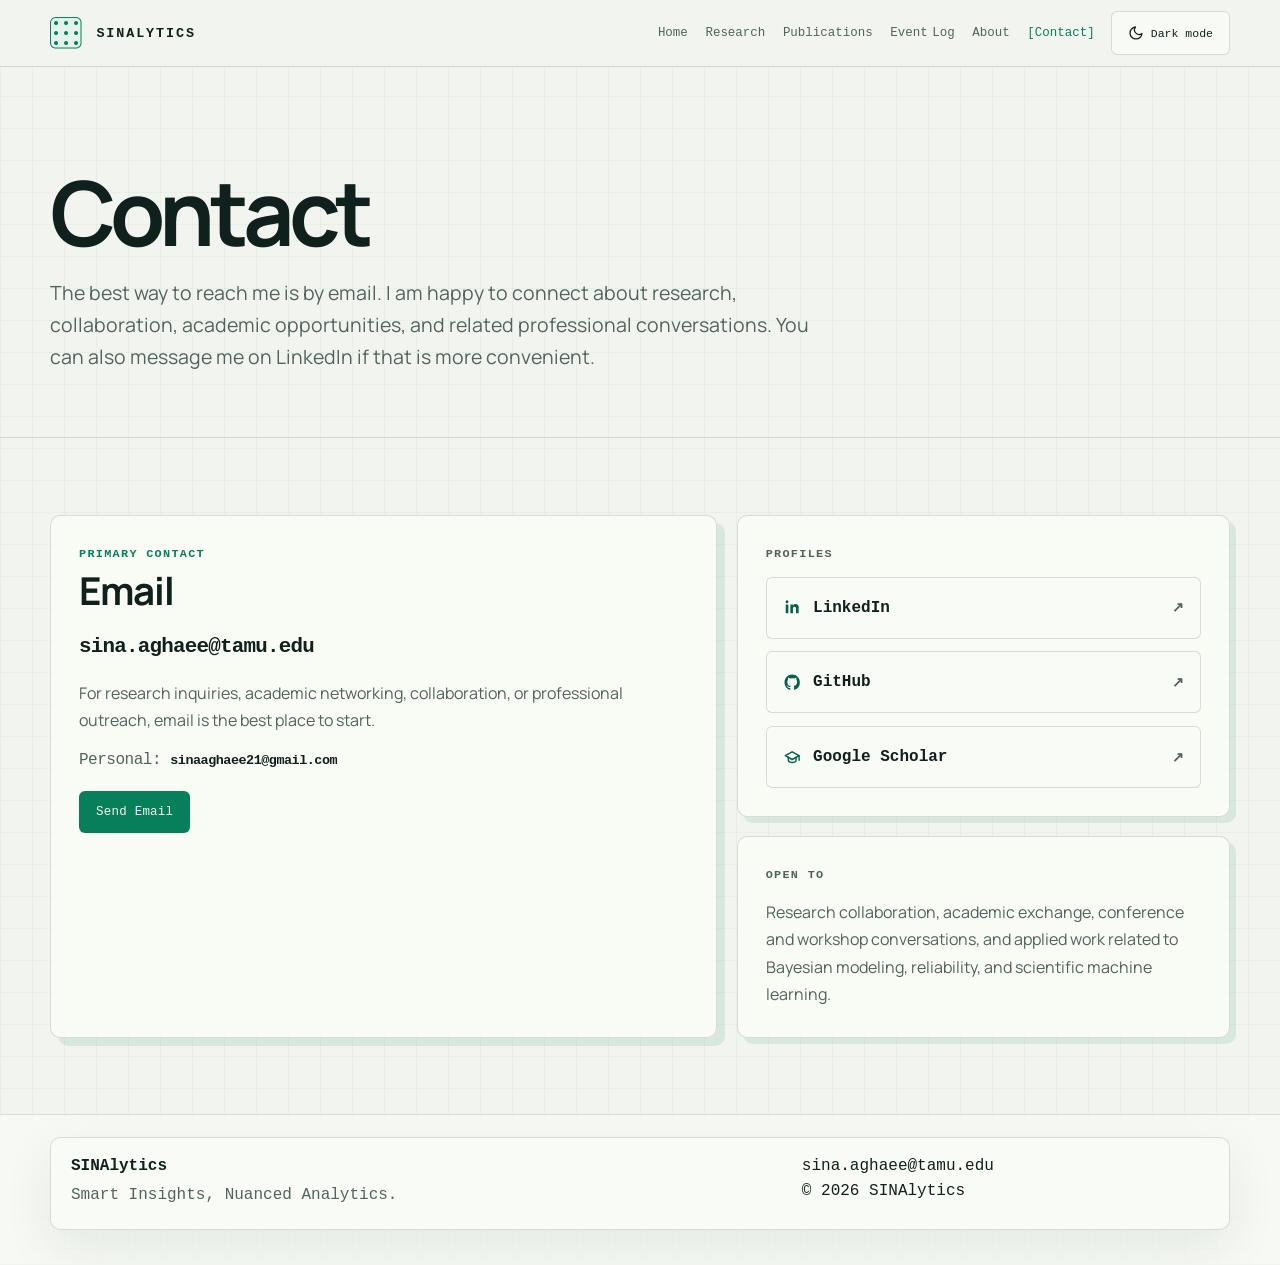
==== commit b3732db7: "Use shared logo mark in header" ====
--- a/contact.html
+++ b/contact.html
@@ -16,7 +16,7 @@
     <header class="site-header">
       <div class="container nav-row">
         <a class="brand" href="index.html" aria-label="SINAlytics home">
-          <span class="brand-mark" aria-hidden="true"></span>
+          <img class="brand-mark" src="assets/sinalytics-mark.png?v=3" alt="" aria-hidden="true">
           <span>
             <strong>SINAlytics</strong>
           </span>
--- a/assets/site.css
+++ b/assets/site.css
@@ -1394,11 +1394,11 @@
 .brand-mark {
   width: 2rem;
   height: 2rem;
-  border: 1px solid var(--accent);
+  display: block;
+  border: 0;
   border-radius: 5px;
-  background:
-    radial-gradient(circle, var(--accent) 0 2px, transparent 2.5px) 0 0 / 10px 10px,
-    var(--accent-soft);
+  object-fit: contain;
+  background: none;
   box-shadow: none;
 }
 
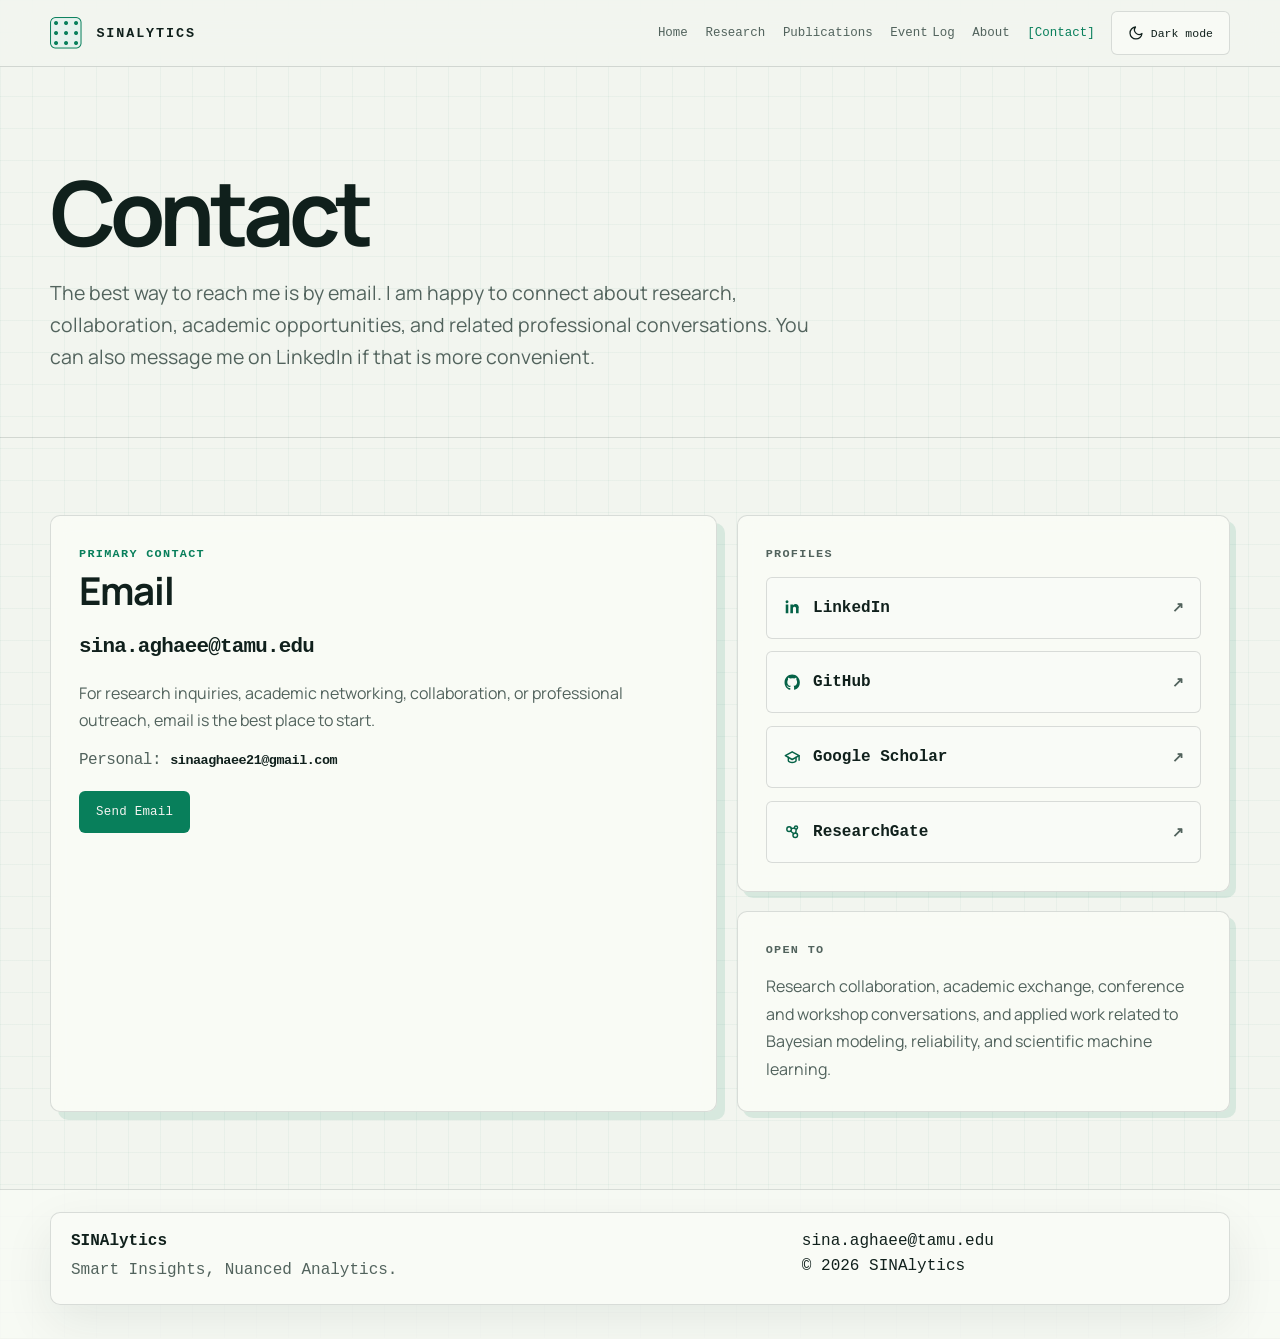
==== commit e657e5be: "Add ResearchGate contact profile" ====
--- a/contact.html
+++ b/contact.html
@@ -95,6 +95,14 @@
                       <span>Google Scholar</span>
                     </span>
                   </a>
+                  <a class="contact-link-tile" href="https://www.researchgate.net/profile/Sina-Aghaee-Dabaghan-Fard" target="_blank" rel="noopener">
+                    <span class="contact-link-main">
+                      <span class="contact-link-icon" aria-hidden="true">
+                        <svg viewBox="0 0 24 24" fill="none" stroke="currentColor" stroke-width="1.9" stroke-linecap="round" stroke-linejoin="round"><circle cx="8" cy="8" r="3"></circle><circle cx="17" cy="6" r="2"></circle><circle cx="16" cy="16" r="3"></circle><path d="m10.7 7.3 4.3-.8M9.8 10.4l4.3 3.6M17.3 8l-.7 5"></path></svg>
+                      </span>
+                      <span>ResearchGate</span>
+                    </span>
+                  </a>
                 </div>
               </article>
 
--- a/assets/site.css
+++ b/assets/site.css
@@ -1668,6 +1668,68 @@
   object-position: center top;
 }
 
+.about-profile-card {
+  width: 100%;
+}
+
+.about-profile-body {
+  display: grid;
+  grid-template-columns: 250px minmax(0, 1fr);
+  align-items: start;
+}
+
+.about-profile-photo {
+  width: 210px;
+  min-height: 0;
+  aspect-ratio: 4 / 5;
+  align-self: start;
+  margin: 1.5rem auto;
+  border: 1px solid var(--border);
+  border-radius: var(--radius-sm);
+}
+
+.about-profile-photo img {
+  object-position: center top;
+}
+
+.about-profile-content {
+  padding: clamp(1.5rem, 4vw, 2.75rem);
+}
+
+.about-profile-data {
+  margin: 0;
+  font-size: 0.9rem;
+}
+
+.about-profile-data div {
+  display: grid;
+  grid-template-columns: 9rem minmax(0, 1fr);
+  gap: 1rem;
+  padding: 0.68rem 0;
+  border-top: 1px solid var(--border);
+}
+
+.about-profile-data div:last-child {
+  border-bottom: 1px solid var(--border);
+}
+
+.about-profile-data dt {
+  color: var(--accent-strong);
+  font-family: ui-monospace, "SFMono-Regular", Consolas, monospace;
+  font-size: 0.76rem;
+}
+
+.about-profile-data dt::after {
+  content: ":";
+}
+
+.about-profile-data dd {
+  min-width: 0;
+  margin: 0;
+  color: var(--text);
+  overflow-wrap: anywhere;
+}
+
 .home-output {
   padding: 0 0 clamp(5rem, 10vw, 9rem);
 }
@@ -1746,6 +1808,14 @@
     width: min(100%, 520px);
     justify-self: start;
   }
+
+  .about-profile-card {
+    width: 100%;
+  }
+
+  .about-profile-body {
+    grid-template-columns: 250px minmax(0, 1fr);
+  }
 }
 
 @media (max-width: 640px) {
@@ -1783,6 +1853,23 @@
 
   .output-meta {
     grid-column: 2;
+  }
+
+  .about-profile-body {
+    grid-template-columns: 1fr;
+  }
+
+  .about-profile-photo {
+    width: min(62vw, 210px);
+    min-height: 0;
+    aspect-ratio: 4 / 5;
+    margin: 1.5rem auto 0;
+    border: 1px solid var(--border);
+  }
+
+  .about-profile-data div {
+    grid-template-columns: 9rem minmax(0, 1fr);
+    gap: 0.75rem;
   }
 }
 
@@ -1957,8 +2044,14 @@
 }
 
 .publication-notes {
+  padding-left: 0;
+  border-left: 0;
+  list-style: none;
+}
+
+.publication-notes li {
+  padding-left: 1.1rem;
   border-left: 2px solid var(--accent);
-  padding-left: 1.1rem;
 }
 
 .card-grid,
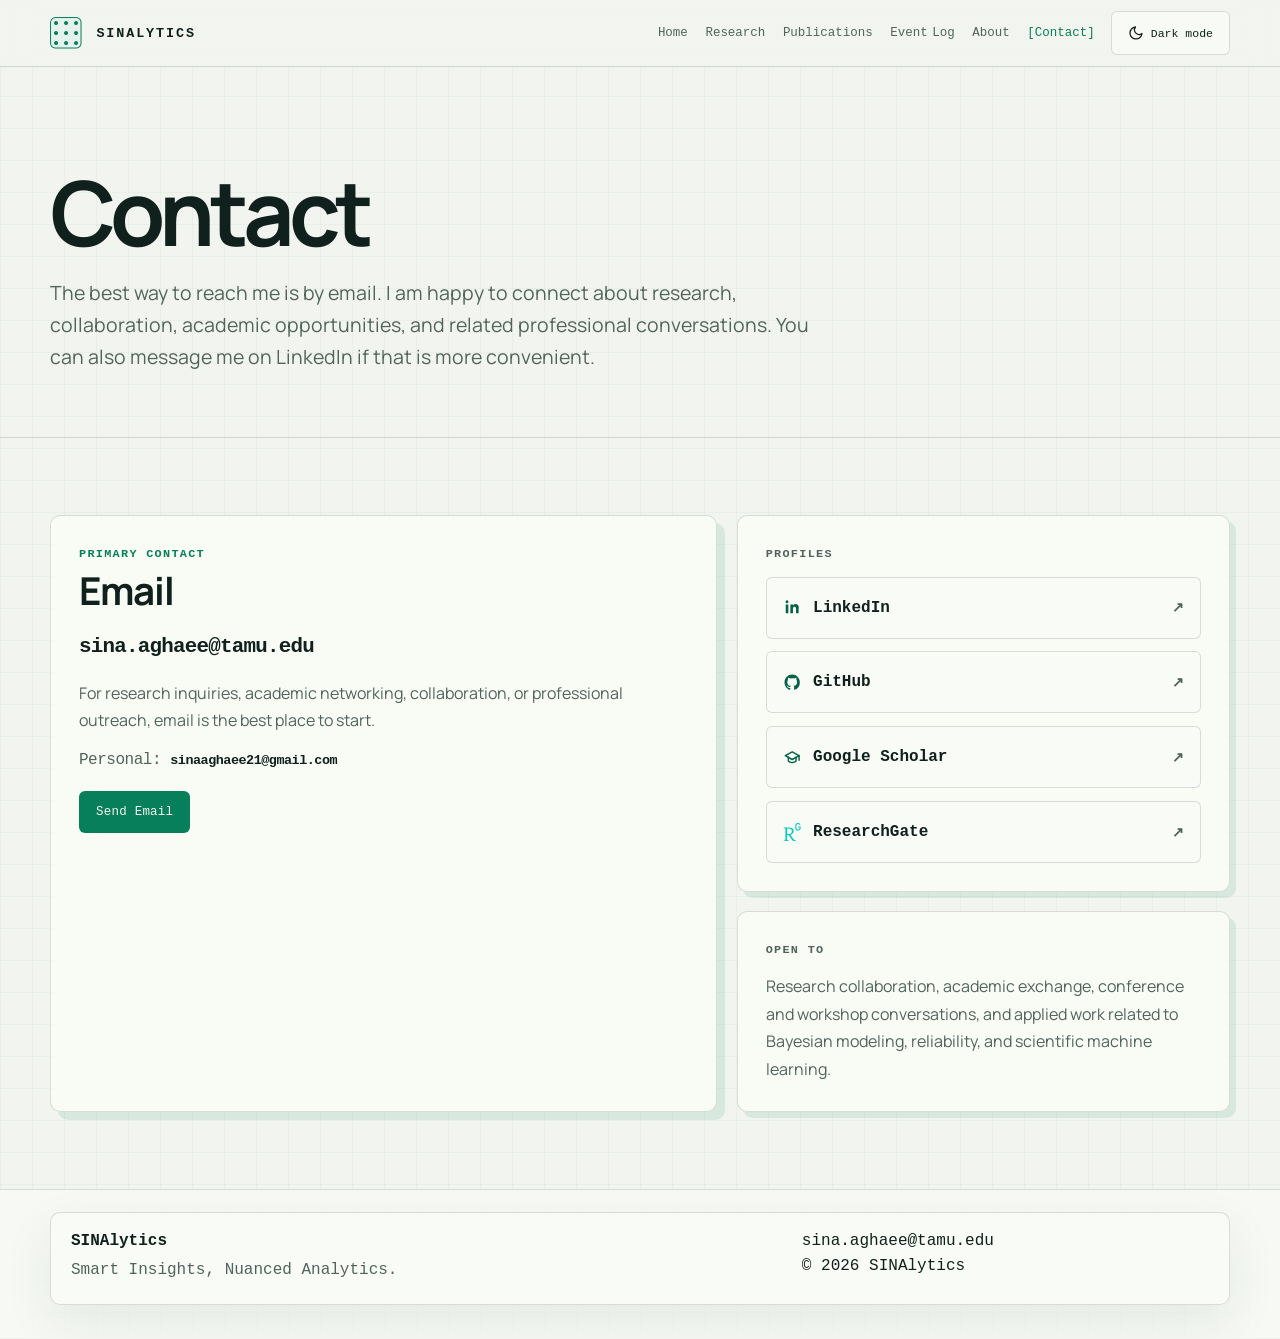
==== commit b77dbfd0: "Use ResearchGate brand icon" ====
--- a/contact.html
+++ b/contact.html
@@ -98,7 +98,7 @@
                   <a class="contact-link-tile" href="https://www.researchgate.net/profile/Sina-Aghaee-Dabaghan-Fard" target="_blank" rel="noopener">
                     <span class="contact-link-main">
                       <span class="contact-link-icon" aria-hidden="true">
-                        <svg viewBox="0 0 24 24" fill="none" stroke="currentColor" stroke-width="1.9" stroke-linecap="round" stroke-linejoin="round"><circle cx="8" cy="8" r="3"></circle><circle cx="17" cy="6" r="2"></circle><circle cx="16" cy="16" r="3"></circle><path d="m10.7 7.3 4.3-.8M9.8 10.4l4.3 3.6M17.3 8l-.7 5"></path></svg>
+                        <svg viewBox="0 0 24 24" fill="#00ccbb"><path d="M19.586 0c-.818 0-1.508.19-2.073.565-.563.377-.97.936-1.213 1.68a3.193 3.193 0 0 0-.112.437 8.365 8.365 0 0 0-.078.53 9 9 0 0 0-.05.727c-.01.282-.013.621-.013 1.016a31.121 31.123 0 0 0 .014 1.017 9 9 0 0 0 .05.727 7.946 7.946 0 0 0 .077.53h-.005a3.334 3.334 0 0 0 .113.438c.245.743.65 1.303 1.214 1.68.565.376 1.256.564 2.075.564.8 0 1.536-.213 2.105-.603.57-.39.94-.916 1.175-1.65.076-.235.135-.558.177-.93a10.9 10.9 0 0 0 .043-1.207v-.82c0-.095-.047-.142-.14-.142h-3.064c-.094 0-.14.047-.14.141v.956c0 .094.046.14.14.14h1.666c.056 0 .084.03.084.086 0 .36 0 .62-.036.865-.038.244-.1.447-.147.606-.108.385-.348.664-.638.876-.29.212-.738.35-1.227.35-.545 0-.901-.15-1.21-.353-.306-.203-.517-.454-.67-.915a3.136 3.136 0 0 1-.147-.762 17.366 17.366 0 0 1-.034-.656c-.01-.26-.014-.572-.014-.939a26.401 26.403 0 0 1 .014-.938 15.821 15.822 0 0 1 .035-.656 3.19 3.19 0 0 1 .148-.76 1.89 1.89 0 0 1 .742-1.01c.344-.244.593-.352 1.137-.352.508 0 .815.096 1.144.303.33.207.528.492.764.925.047.094.111.118.198.07l1.044-.43c.075-.048.09-.115.042-.199a3.549 3.549 0 0 0-.466-.742 3 3 0 0 0-.679-.607 3.313 3.313 0 0 0-.903-.41A4.068 4.068 0 0 0 19.586 0zM8.217 5.836c-1.69 0-3.036.086-4.297.086-1.146 0-2.291 0-3.007-.029v.831l1.088.2c.744.144 1.174.488 1.174 2.264v11.288c0 1.777-.43 2.12-1.174 2.263l-1.088.2v.832c.773-.029 2.12-.086 3.465-.086 1.29 0 2.951.057 3.667.086v-.831l-1.49-.2c-.773-.115-1.174-.487-1.174-2.264v-4.784c.688.057 1.29.057 2.206.057 1.748 3.123 3.41 5.472 4.355 6.56.86 1.032 2.177 1.691 3.839 1.691.487 0 1.003-.086 1.318-.23v-.744c-1.031 0-2.063-.716-2.808-1.518-1.26-1.376-2.95-3.582-4.355-6.074 2.32-.545 4.04-2.722 4.04-4.9 0-3.208-2.492-4.698-5.758-4.698zm-.515 1.29c2.406 0 3.839 1.26 3.839 3.552 0 2.263-1.547 3.782-4.097 3.782-.974 0-1.404-.03-2.063-.086v-7.19c.66-.059 1.547-.059 2.32-.059z"></path></svg>
                       </span>
                       <span>ResearchGate</span>
                     </span>
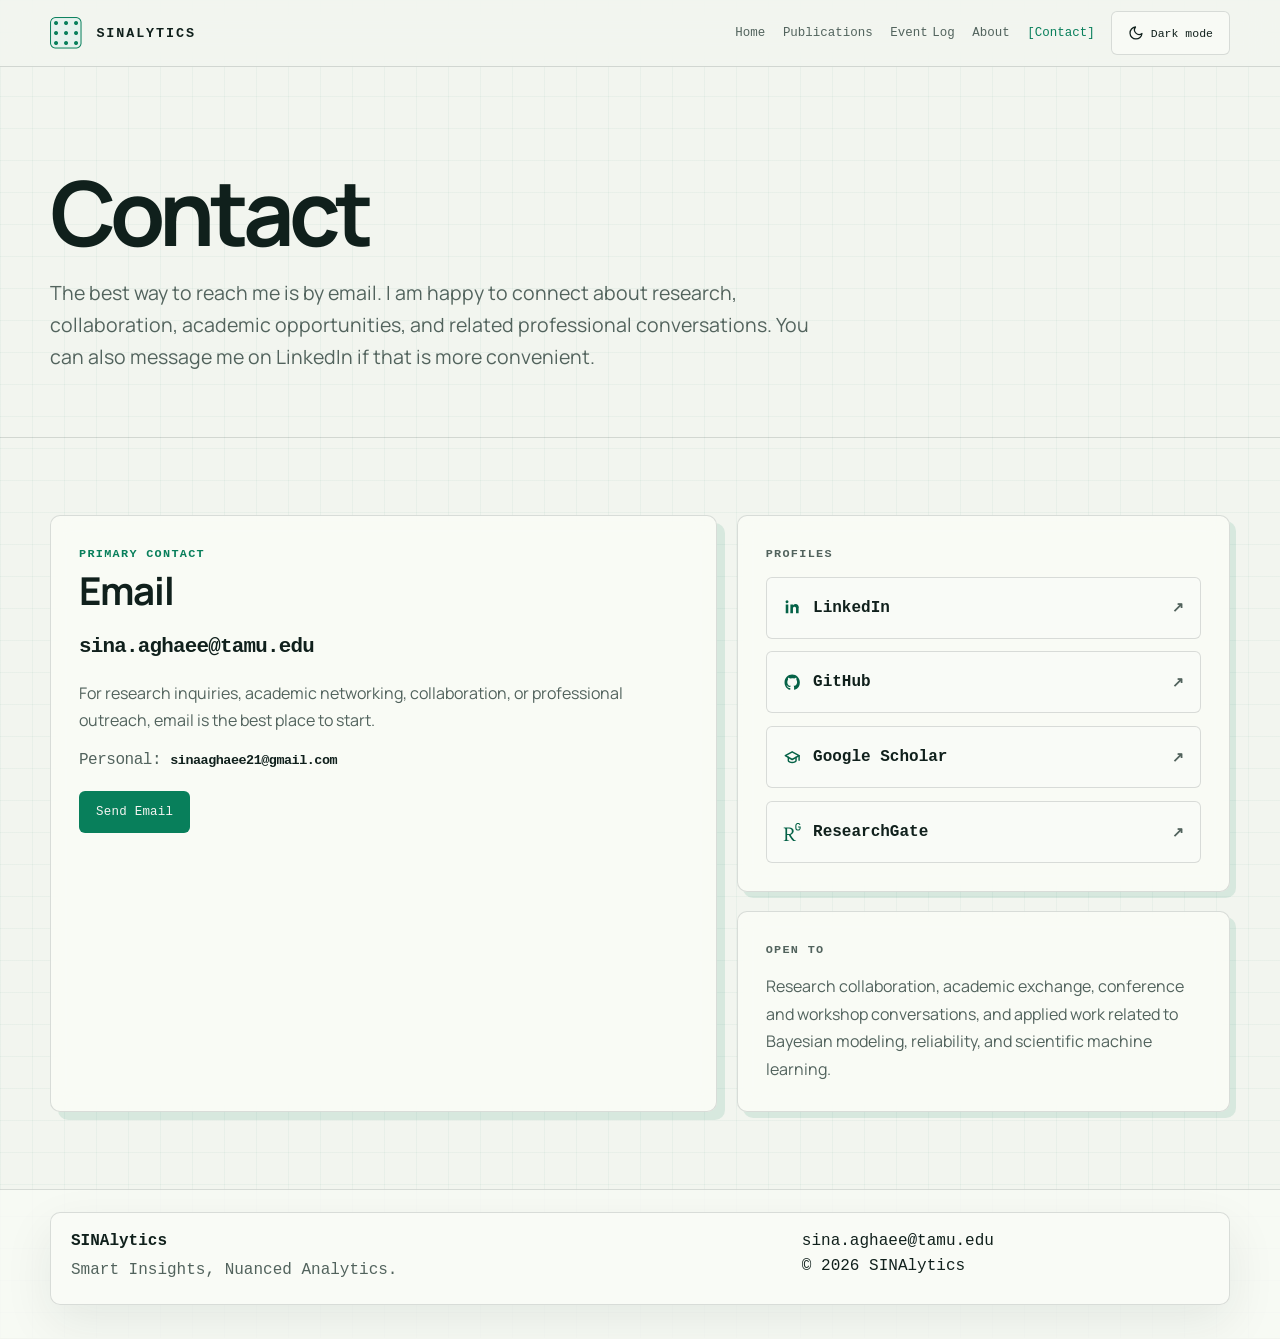
==== commit f7b42642: "Hide empty research page from navigation" ====
--- a/contact.html
+++ b/contact.html
@@ -27,7 +27,6 @@
         </button>
         <nav id="site-nav" class="site-nav" aria-label="Primary">
           <a href="index.html">Home</a>
-          <a href="research.html">Research</a>
           <a href="publications.html">Publications</a>
           <a class="nav-label-tight" href="snapshots.html">Event Log</a>
           <a href="cv.html">About</a>
--- a/assets/site.css
+++ b/assets/site.css
@@ -950,6 +950,10 @@
   height: 100%;
 }
 
+.contact-link-tile[href*="researchgate.net"] .contact-link-icon svg {
+  fill: currentColor;
+}
+
 .contact-link-tile::after {
   content: "↗";
   color: var(--muted);
@@ -1463,7 +1467,7 @@
 }
 
 .console-hero {
-  padding: clamp(4.5rem, 9vw, 8rem) 0 clamp(3.5rem, 7vw, 6rem);
+  padding: clamp(3.5rem, 7vw, 6rem) 0 clamp(3rem, 5vw, 4.5rem);
 }
 
 .console-hero-grid {
@@ -1493,25 +1497,17 @@
 }
 
 .console-intro h1 {
-  max-width: 850px;
+  max-width: 680px;
   margin: 0;
-  font-size: clamp(3.2rem, 7.5vw, 7rem);
-  line-height: 0.92;
-  letter-spacing: -0.072em;
+  font-size: clamp(2.5rem, 5vw, 4.2rem);
+  line-height: 1;
+  letter-spacing: -0.052em;
 }
 
 .console-role {
-  margin: 1.65rem 0 0;
+  margin: 1.3rem 0 0;
   color: var(--accent-strong);
   font: 700 clamp(0.8rem, 1.3vw, 0.98rem)/1.5 ui-monospace, "SFMono-Regular", Consolas, monospace;
-}
-
-.console-lead {
-  max-width: 700px;
-  margin: 1.2rem 0 0;
-  color: var(--muted);
-  font-size: clamp(1.05rem, 1.8vw, 1.35rem);
-  line-height: 1.65;
 }
 
 .console-intro .cta-row {
@@ -1824,7 +1820,7 @@
   }
 
   .console-intro h1 {
-    font-size: clamp(3rem, 15vw, 4.6rem);
+    font-size: clamp(2.4rem, 12vw, 3.2rem);
   }
 
   .signal-list {
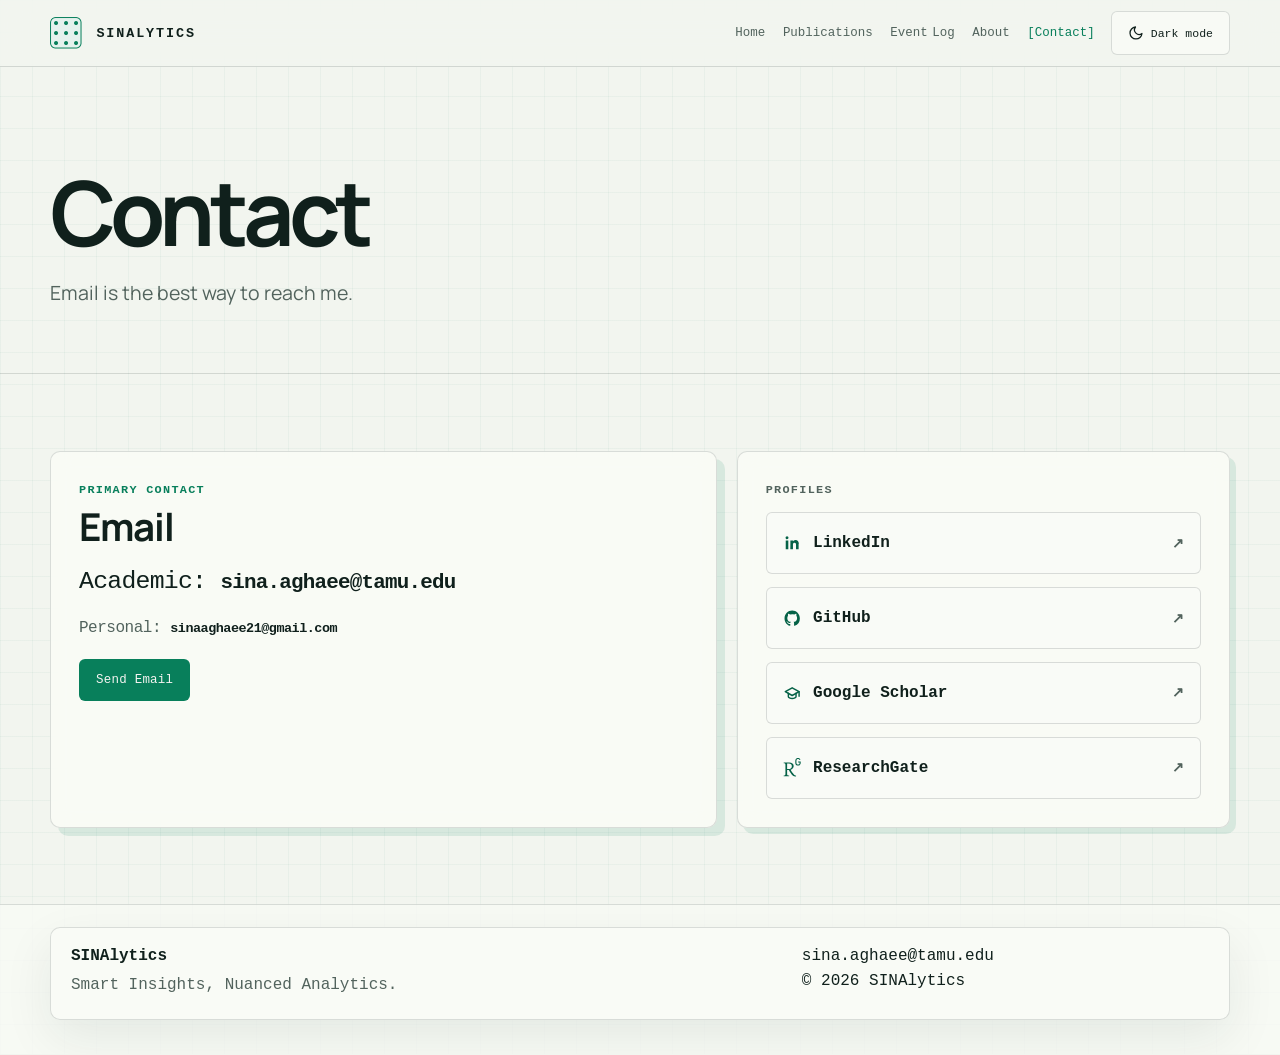
==== commit 3ab75312: "Simplify contact page copy" ====
--- a/contact.html
+++ b/contact.html
@@ -42,9 +42,7 @@
       <section class="page-hero">
         <div class="container narrow reveal">
           <h1>Contact</h1>
-          <p class="hero-lead">
-            The best way to reach me is by email. I am happy to connect about research, collaboration, academic opportunities, and related professional conversations. You can also message me on LinkedIn if that is more convenient.
-          </p>
+          <p class="hero-lead">Email is the best way to reach me.</p>
         </div>
       </section>
 
@@ -54,9 +52,8 @@
             <article class="panel contact-primary reveal">
               <p class="eyebrow">Primary Contact</p>
               <h2>Email</h2>
-              <p class="contact-address"><a class="text-link" href="mailto:sina.aghaee@tamu.edu">sina.aghaee@tamu.edu</a></p>
-              <p>
-                For research inquiries, academic networking, collaboration, or professional outreach, email is the best place to start.
+              <p class="contact-address">
+                Academic: <a class="text-link" href="mailto:sina.aghaee@tamu.edu">sina.aghaee@tamu.edu</a>
               </p>
               <p class="contact-address contact-address-secondary">
                 Personal: <a class="text-link" href="mailto:sinaaghaee21@gmail.com">sinaaghaee21@gmail.com</a>
@@ -104,13 +101,6 @@
                   </a>
                 </div>
               </article>
-
-              <article class="panel reveal reveal-delay-2">
-                <p class="mini-label">Open To</p>
-                <p>
-                  Research collaboration, academic exchange, conference and workshop conversations, and applied work related to Bayesian modeling, reliability, and scientific machine learning.
-                </p>
-              </article>
             </div>
           </div>
         </div>
--- a/assets/site.css
+++ b/assets/site.css
@@ -1510,8 +1510,48 @@
   font: 700 clamp(0.8rem, 1.3vw, 0.98rem)/1.5 ui-monospace, "SFMono-Regular", Consolas, monospace;
 }
 
+.home-location {
+  display: inline-flex;
+  align-items: center;
+  gap: 0.5rem;
+  margin: 0.85rem 0 0;
+  color: var(--muted);
+  font: 600 0.78rem/1.4 ui-monospace, "SFMono-Regular", Consolas, monospace;
+}
+
+.home-location svg {
+  width: 1rem;
+  height: 1rem;
+  color: var(--accent-strong);
+}
+
 .console-intro .cta-row {
   margin-top: 2rem;
+}
+
+.home-about-button {
+  gap: 0.65rem;
+  min-height: 40px;
+  padding: 0 0.9rem;
+  border-color: var(--accent);
+  background: var(--surface);
+  color: var(--accent-strong);
+  box-shadow: 3px 3px 0 var(--accent-soft);
+}
+
+.home-about-button:hover,
+.home-about-button:focus-visible {
+  border-color: var(--accent-strong);
+  background: var(--accent-soft);
+}
+
+.home-about-button span {
+  transition: transform 0.2s ease;
+}
+
+.home-about-button:hover span,
+.home-about-button:focus-visible span {
+  transform: translateX(2px);
 }
 
 .signal-list {
@@ -1549,6 +1589,38 @@
   line-height: 1.5;
 }
 
+.home-profile-links {
+  display: flex;
+  align-items: center;
+  gap: 1rem;
+  margin-top: 1.4rem;
+}
+
+.home-profile-links a {
+  display: inline-flex;
+  width: 1.2rem;
+  height: 1.2rem;
+  color: var(--muted);
+  transition: color 0.2s ease, transform 0.2s ease;
+}
+
+.home-profile-links svg {
+  width: 100%;
+  height: 100%;
+}
+
+.home-profile-links a[href*="researchgate.net"] svg {
+  width: 0.96rem;
+  height: 0.96rem;
+  margin: auto;
+}
+
+.home-profile-links a:hover,
+.home-profile-links a:focus-visible {
+  color: var(--accent-strong);
+  transform: translateY(-2px);
+}
+
 .profile-console {
   overflow: hidden;
   border: 1px solid var(--border);
@@ -1724,6 +1796,89 @@
   margin: 0;
   color: var(--text);
   overflow-wrap: anywhere;
+}
+
+.about-timeline-section {
+  padding: clamp(3.5rem, 7vw, 6rem) 0 clamp(5rem, 10vw, 8rem);
+}
+
+.career-timeline {
+  position: relative;
+  margin-top: 1.25rem;
+}
+
+.career-timeline::before {
+  content: "";
+  position: absolute;
+  top: 0.75rem;
+  bottom: 0.75rem;
+  left: 9.6rem;
+  width: 1px;
+  background: var(--accent);
+}
+
+.career-timeline-item {
+  position: relative;
+  display: grid;
+  grid-template-columns: 8rem minmax(0, 1fr);
+  gap: 3.2rem;
+  padding: 0 0 2.5rem;
+}
+
+.career-timeline-item:last-child {
+  padding-bottom: 0;
+}
+
+.career-timeline-item::before {
+  content: "";
+  position: absolute;
+  top: 0.58rem;
+  left: calc(9.6rem - 4px);
+  width: 9px;
+  height: 9px;
+  border: 2px solid var(--bg);
+  border-radius: 50%;
+  background: var(--accent-strong);
+}
+
+.career-time {
+  padding-top: 0.2rem;
+  color: var(--accent-strong);
+  font: 700 0.73rem/1.4 ui-monospace, "SFMono-Regular", Consolas, monospace;
+  text-align: right;
+}
+
+.career-entry {
+  max-width: 760px;
+  padding: 0 0 0.25rem;
+}
+
+.career-type {
+  margin: 0 0 0.35rem;
+  color: var(--accent-strong);
+  font: 700 0.66rem/1.4 ui-monospace, "SFMono-Regular", Consolas, monospace;
+  letter-spacing: 0.08em;
+  text-transform: uppercase;
+}
+
+.career-entry h3 {
+  margin: 0;
+  font-size: clamp(1rem, 2vw, 1.25rem);
+  line-height: 1.3;
+}
+
+.career-entry p {
+  max-width: 690px;
+  margin: 0.55rem 0 0;
+  color: var(--muted);
+  font-size: 0.9rem;
+  line-height: 1.65;
+}
+
+.career-entry .career-place {
+  margin-top: 0.35rem;
+  color: var(--text);
+  font: 600 0.76rem/1.5 ui-monospace, "SFMono-Regular", Consolas, monospace;
 }
 
 .home-output {
@@ -1866,6 +2021,25 @@
   .about-profile-data div {
     grid-template-columns: 9rem minmax(0, 1fr);
     gap: 0.75rem;
+  }
+
+  .career-timeline::before {
+    left: 0.3rem;
+  }
+
+  .career-timeline-item {
+    grid-template-columns: 1fr;
+    gap: 0.45rem;
+    padding: 0 0 2.25rem 1.6rem;
+  }
+
+  .career-timeline-item::before {
+    left: calc(0.3rem - 4px);
+  }
+
+  .career-time {
+    padding-top: 0;
+    text-align: left;
   }
 }
 
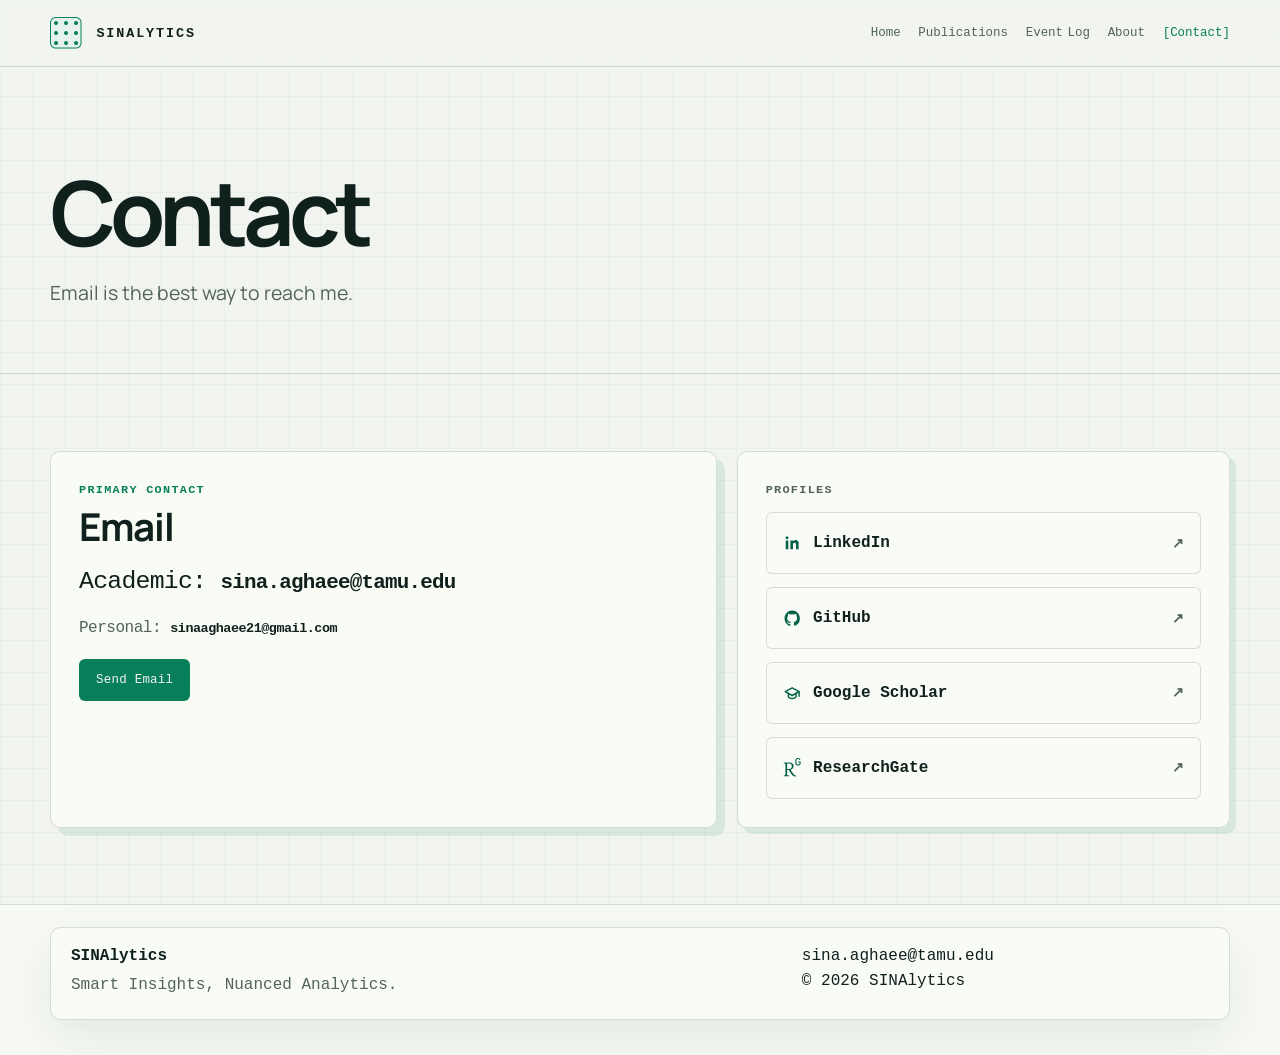
==== commit 989b222e: "Remove dark mode and theme toggle" ====
--- a/contact.html
+++ b/contact.html
@@ -32,9 +32,6 @@
           <a href="cv.html">About</a>
           <a href="contact.html">Contact</a>
         </nav>
-        <div class="nav-actions">
-          <button class="theme-toggle" type="button" aria-label="Toggle color theme">Theme</button>
-        </div>
       </div>
     </header>
 
--- a/assets/site.css
+++ b/assets/site.css
@@ -21,21 +21,6 @@
   --container: 1180px;
 }
 
-:root[data-theme="dark"] {
-  color-scheme: dark;
-  --bg: #10151d;
-  --surface: rgba(19, 27, 37, 0.9);
-  --surface-strong: #17212d;
-  --surface-alt: #13202b;
-  --text: #f5f4f1;
-  --muted: #b7c1cc;
-  --border: rgba(245, 244, 241, 0.1);
-  --accent: #7eb6de;
-  --accent-strong: #abd8f5;
-  --accent-soft: rgba(126, 182, 222, 0.14);
-  --shadow: 0 24px 60px rgba(0, 0, 0, 0.28);
-}
-
 html {
   scroll-behavior: smooth;
 }
@@ -53,13 +38,6 @@
   transition: background-color 0.3s ease, color 0.3s ease;
 }
 
-:root[data-theme="dark"] body {
-  background:
-    radial-gradient(circle at top left, rgba(126, 182, 222, 0.13), transparent 30%),
-    radial-gradient(circle at top right, rgba(120, 91, 55, 0.14), transparent 24%),
-    linear-gradient(180deg, #0c1118 0%, var(--bg) 32%, var(--bg) 100%);
-}
-
 a {
   color: inherit;
 }
@@ -97,10 +75,6 @@
   background: rgba(244, 241, 234, 0.74);
   backdrop-filter: blur(20px);
   border-bottom: 1px solid var(--border);
-}
-
-:root[data-theme="dark"] .site-header {
-  background: rgba(16, 21, 29, 0.74);
 }
 
 .nav-row {
@@ -173,20 +147,12 @@
   word-spacing: -0.24em;
 }
 
-.nav-actions {
-  display: flex;
-  align-items: center;
-  gap: 0.8rem;
-}
-
 .menu-toggle,
-.theme-toggle,
 .button {
   font: inherit;
 }
 
-.button,
-.theme-toggle {
+.button {
   display: inline-flex;
   align-items: center;
   justify-content: center;
@@ -205,13 +171,11 @@
 }
 
 .button:hover,
-.theme-toggle:hover,
 .menu-toggle:hover {
   transform: translateY(-1px);
 }
 
-.button-ghost,
-.theme-toggle {
+.button-ghost {
   background: var(--surface);
   color: var(--text);
   border-color: var(--border);
@@ -231,24 +195,6 @@
 }
 
 .button-icon svg {
-  width: 100%;
-  height: 100%;
-}
-
-.theme-toggle {
-  gap: 0.45rem;
-}
-
-.theme-icon {
-  display: inline-flex;
-  align-items: center;
-  justify-content: center;
-  width: 1rem;
-  height: 1rem;
-  flex: 0 0 auto;
-}
-
-.theme-icon svg {
   width: 100%;
   height: 100%;
 }
@@ -1263,12 +1209,8 @@
     margin-left: auto;
   }
 
-  .site-nav,
-  .nav-actions {
+  .site-nav {
     width: 100%;
-  }
-
-  .site-nav {
     display: none;
     flex-direction: column;
     align-items: flex-start;
@@ -1278,10 +1220,6 @@
 
   .site-nav.is-open {
     display: flex;
-  }
-
-  .nav-actions {
-    justify-content: space-between;
   }
 }
 
@@ -1332,12 +1270,7 @@
     font-size: clamp(1.8rem, 10vw, 2.5rem);
   }
 
-  .nav-actions {
-    gap: 0.6rem;
-  }
-
-  .button,
-  .theme-toggle {
+  .button {
     width: 100%;
   }
 }
@@ -1361,23 +1294,7 @@
   --radius-sm: 7px;
 }
 
-:root[data-theme="dark"] {
-  --bg: #07110f;
-  --surface: rgba(10, 25, 21, 0.94);
-  --surface-strong: #0d1c18;
-  --surface-alt: #10251f;
-  --text: #e7f0eb;
-  --muted: #91a69d;
-  --border: rgba(164, 201, 185, 0.17);
-  --accent: #55d6a6;
-  --accent-strong: #82e3bd;
-  --accent-soft: rgba(85, 214, 166, 0.12);
-  --signal: #f1a340;
-  --shadow: 0 22px 56px rgba(0, 0, 0, 0.25);
-}
-
-body,
-:root[data-theme="dark"] body {
+body {
   background-color: var(--bg);
   background-image:
     linear-gradient(rgba(8, 127, 91, 0.045) 1px, transparent 1px),
@@ -1385,8 +1302,7 @@
   background-size: 32px 32px;
 }
 
-.site-header,
-:root[data-theme="dark"] .site-header {
+.site-header {
   background: color-mix(in srgb, var(--bg) 88%, transparent);
   backdrop-filter: blur(18px);
 }
@@ -1408,7 +1324,6 @@
 
 .brand strong,
 .site-nav,
-.theme-toggle,
 .eyebrow,
 .mini-label,
 .publication-number,
@@ -1433,11 +1348,6 @@
 
 .site-nav a.is-active::after {
   content: "]";
-}
-
-.theme-toggle {
-  border-radius: 6px;
-  font-size: 0.72rem;
 }
 
 h1,
@@ -1813,8 +1723,9 @@
   top: 0.75rem;
   bottom: 0.75rem;
   left: 9.6rem;
-  width: 1px;
+  width: 2px;
   background: var(--accent);
+  transform: translateX(-50%);
 }
 
 .career-timeline-item {
@@ -1833,12 +1744,13 @@
   content: "";
   position: absolute;
   top: 0.58rem;
-  left: calc(9.6rem - 4px);
+  left: 9.6rem;
   width: 9px;
   height: 9px;
   border: 2px solid var(--bg);
   border-radius: 50%;
   background: var(--accent-strong);
+  transform: translateX(-50%);
 }
 
 .career-time {
@@ -2034,7 +1946,7 @@
   }
 
   .career-timeline-item::before {
-    left: calc(0.3rem - 4px);
+    left: 0.3rem;
   }
 
   .career-time {
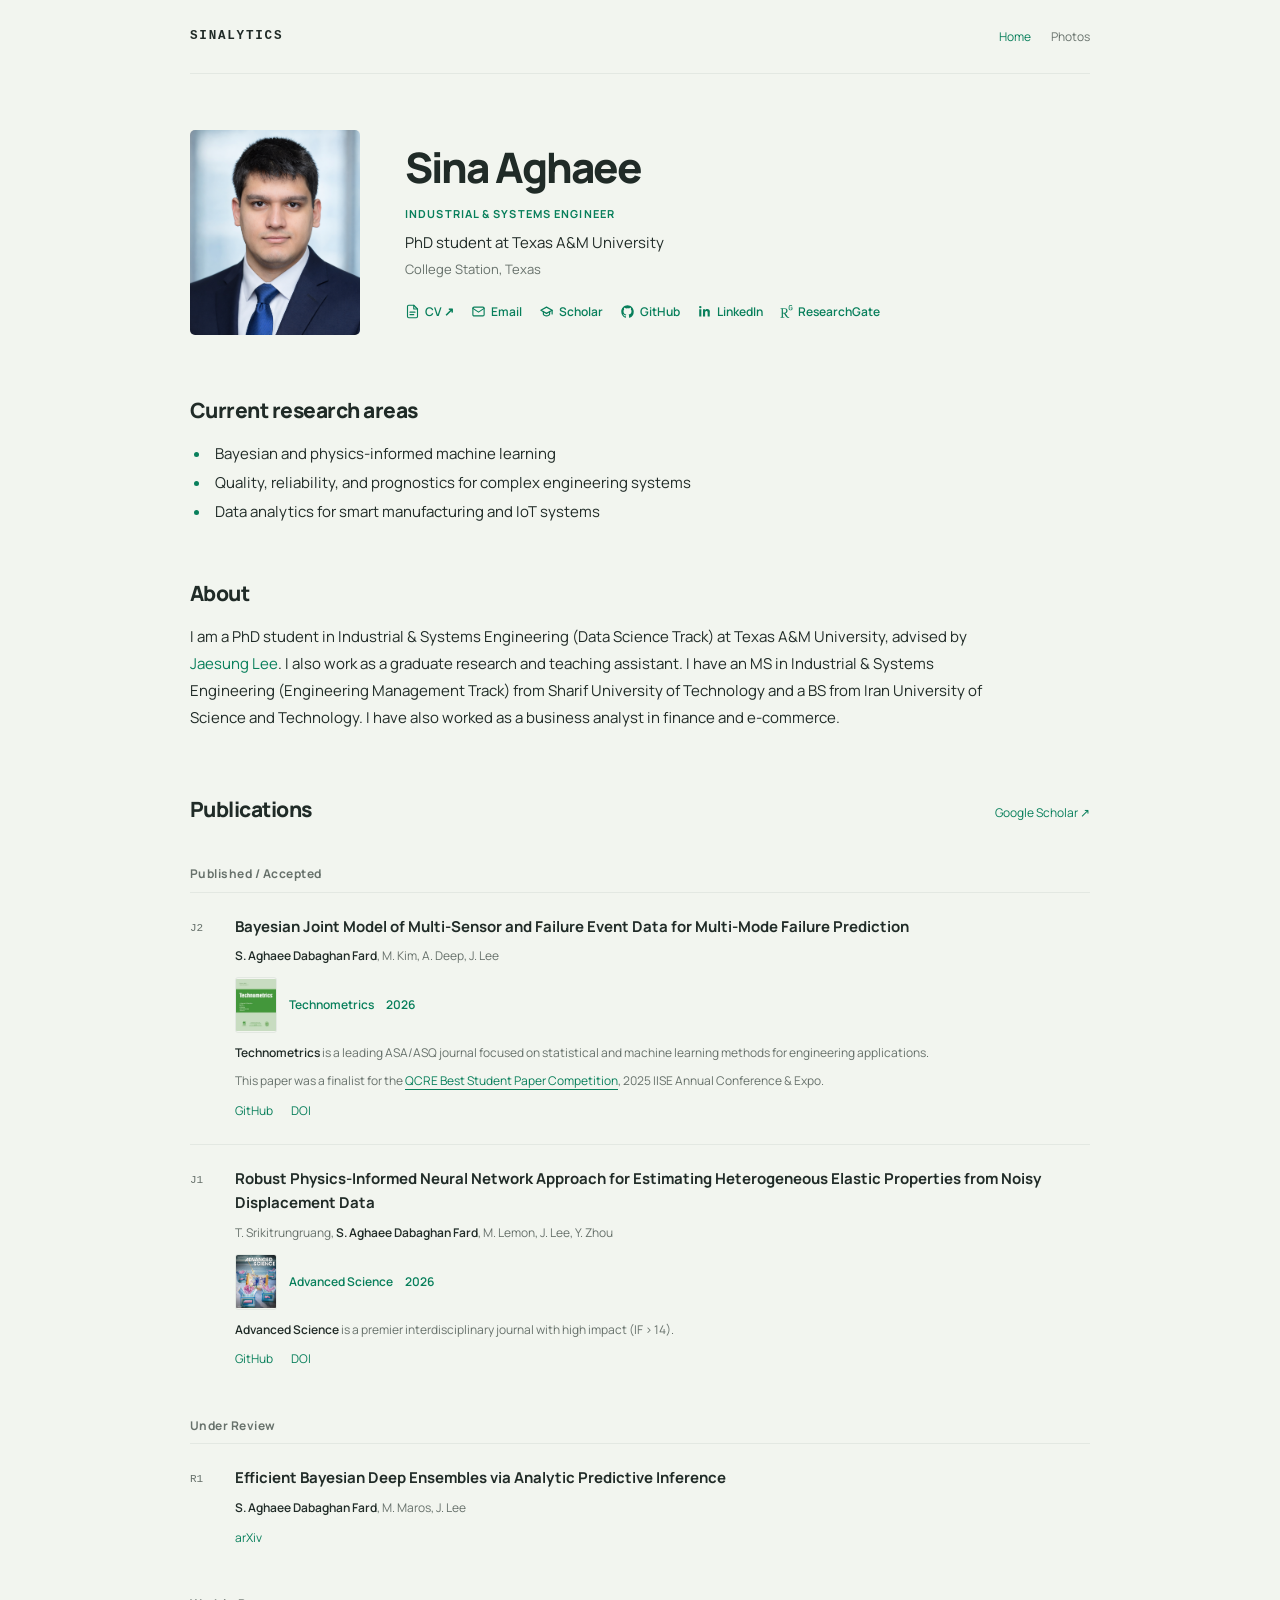
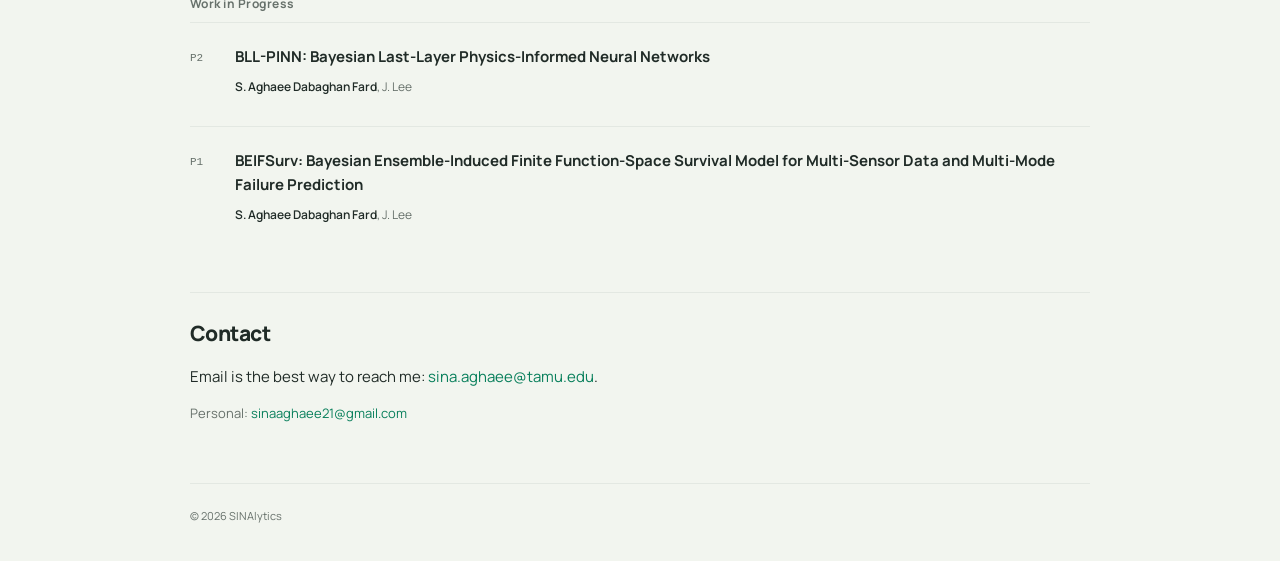
==== commit de54e1ea: "new design" ====
--- a/contact.html
+++ b/contact.html
@@ -3,122 +3,10 @@
 <head>
   <meta charset="utf-8">
   <meta name="viewport" content="width=device-width, initial-scale=1">
-  <title>Contact | Sina Aghaee Dabaghan Fard</title>
-  <meta name="description" content="Contact Sina Aghaee Dabaghan Fard for research, academic, and professional opportunities.">
-  <link rel="preconnect" href="https://fonts.googleapis.com">
-  <link rel="preconnect" href="https://fonts.gstatic.com" crossorigin>
-  <link href="https://fonts.googleapis.com/css2?family=Manrope:wght@400;500;600;700;800&family=Source+Serif+4:opsz,wght@8..60,500;8..60,600;8..60,700&display=swap" rel="stylesheet">
-  <link rel="icon" href="assets/sinalytics-mark.png?v=3" type="image/png">
-  <link rel="stylesheet" href="assets/site.css">
+  <title>Continue to Sina Aghaee's profile</title>
+  <link rel="canonical" href="index.html#contact">
+  <script>window.location.replace('index.html' + (window.location.hash || '#contact'));</script>
+  <noscript><meta http-equiv="refresh" content="0; url=index.html#contact"></noscript>
 </head>
-<body data-page="contact">
-  <div class="site-shell">
-    <header class="site-header">
-      <div class="container nav-row">
-        <a class="brand" href="index.html" aria-label="SINAlytics home">
-          <img class="brand-mark" src="assets/sinalytics-mark.png?v=3" alt="" aria-hidden="true">
-          <span>
-            <strong>SINAlytics</strong>
-          </span>
-        </a>
-        <button class="menu-toggle" type="button" aria-expanded="false" aria-controls="site-nav">
-          <span></span>
-          <span></span>
-        </button>
-        <nav id="site-nav" class="site-nav" aria-label="Primary">
-          <a href="index.html">Home</a>
-          <a href="publications.html">Publications</a>
-          <a class="nav-label-tight" href="snapshots.html">Event Log</a>
-          <a href="cv.html">About</a>
-          <a href="contact.html">Contact</a>
-        </nav>
-      </div>
-    </header>
-
-    <main>
-      <section class="page-hero">
-        <div class="container narrow reveal">
-          <h1>Contact</h1>
-          <p class="hero-lead">Email is the best way to reach me.</p>
-        </div>
-      </section>
-
-      <section class="section">
-        <div class="container">
-          <div class="contact-layout">
-            <article class="panel contact-primary reveal">
-              <p class="eyebrow">Primary Contact</p>
-              <h2>Email</h2>
-              <p class="contact-address">
-                Academic: <a class="text-link" href="mailto:sina.aghaee@tamu.edu">sina.aghaee@tamu.edu</a>
-              </p>
-              <p class="contact-address contact-address-secondary">
-                Personal: <a class="text-link" href="mailto:sinaaghaee21@gmail.com">sinaaghaee21@gmail.com</a>
-              </p>
-              <div class="cta-row compact">
-                <a class="button" href="mailto:sina.aghaee@tamu.edu">Send Email</a>
-              </div>
-            </article>
-
-            <div class="contact-secondary">
-              <article class="panel reveal reveal-delay">
-                <p class="mini-label">Profiles</p>
-                <div class="contact-links-grid">
-                  <a class="contact-link-tile" href="https://www.linkedin.com/in/sinaaghaee" target="_blank" rel="noopener">
-                    <span class="contact-link-main">
-                      <span class="contact-link-icon" aria-hidden="true">
-                        <svg viewBox="0 0 24 24" fill="currentColor"><path d="M6.94 8.5H3.56V20h3.38V8.5ZM5.25 3A1.97 1.97 0 0 0 3.3 4.98c0 1.08.86 1.97 1.93 1.97h.02A1.98 1.98 0 0 0 7.2 4.98 1.97 1.97 0 0 0 5.25 3ZM20.7 13.05c0-3.47-1.85-5.08-4.31-5.08-1.99 0-2.88 1.1-3.38 1.87V8.5H9.63c.04.89 0 11.5 0 11.5H13v-6.42c0-.34.03-.68.13-.92.27-.68.9-1.38 1.95-1.38 1.37 0 1.92 1.04 1.92 2.58V20h3.38v-6.95Z"></path></svg>
-                      </span>
-                      <span>LinkedIn</span>
-                    </span>
-                  </a>
-                  <a class="contact-link-tile" href="https://github.com/sinaaghaee" target="_blank" rel="noopener">
-                    <span class="contact-link-main">
-                      <span class="contact-link-icon" aria-hidden="true">
-                        <svg viewBox="0 0 24 24" fill="currentColor"><path d="M12 2C6.48 2 2 6.59 2 12.25c0 4.53 2.87 8.37 6.84 9.73.5.1.68-.22.68-.49 0-.24-.01-1.04-.01-1.89-2.78.62-3.37-1.22-3.37-1.22-.45-1.2-1.11-1.52-1.11-1.52-.91-.64.07-.63.07-.63 1 .08 1.53 1.05 1.53 1.05.9 1.57 2.35 1.12 2.92.86.09-.67.35-1.12.63-1.38-2.22-.26-4.56-1.15-4.56-5.11 0-1.13.39-2.06 1.03-2.79-.1-.26-.45-1.31.1-2.73 0 0 .84-.27 2.75 1.07A9.33 9.33 0 0 1 12 6.84c.85 0 1.71.12 2.51.37 1.91-1.34 2.75-1.07 2.75-1.07.55 1.42.2 2.47.1 2.73.64.73 1.03 1.66 1.03 2.79 0 3.97-2.35 4.84-4.59 5.09.36.32.68.95.68 1.91 0 1.38-.01 2.5-.01 2.84 0 .27.18.59.69.49A10.27 10.27 0 0 0 22 12.25C22 6.59 17.52 2 12 2Z"></path></svg>
-                      </span>
-                      <span>GitHub</span>
-                    </span>
-                  </a>
-                  <a class="contact-link-tile" href="https://scholar.google.com/citations?user=bsKhgAIAAAAJ&amp;hl=en" target="_blank" rel="noopener">
-                    <span class="contact-link-main">
-                      <span class="contact-link-icon" aria-hidden="true">
-                        <svg viewBox="0 0 24 24" fill="none" stroke="currentColor" stroke-width="1.9" stroke-linecap="round" stroke-linejoin="round"><path d="m3 10 9-5 9 5-9 5-9-5Z"></path><path d="M7 12v4.5c0 .8 2.3 2.5 5 2.5s5-1.7 5-2.5V12"></path><path d="M21 10v6"></path></svg>
-                      </span>
-                      <span>Google Scholar</span>
-                    </span>
-                  </a>
-                  <a class="contact-link-tile" href="https://www.researchgate.net/profile/Sina-Aghaee-Dabaghan-Fard" target="_blank" rel="noopener">
-                    <span class="contact-link-main">
-                      <span class="contact-link-icon" aria-hidden="true">
-                        <svg viewBox="0 0 24 24" fill="#00ccbb"><path d="M19.586 0c-.818 0-1.508.19-2.073.565-.563.377-.97.936-1.213 1.68a3.193 3.193 0 0 0-.112.437 8.365 8.365 0 0 0-.078.53 9 9 0 0 0-.05.727c-.01.282-.013.621-.013 1.016a31.121 31.123 0 0 0 .014 1.017 9 9 0 0 0 .05.727 7.946 7.946 0 0 0 .077.53h-.005a3.334 3.334 0 0 0 .113.438c.245.743.65 1.303 1.214 1.68.565.376 1.256.564 2.075.564.8 0 1.536-.213 2.105-.603.57-.39.94-.916 1.175-1.65.076-.235.135-.558.177-.93a10.9 10.9 0 0 0 .043-1.207v-.82c0-.095-.047-.142-.14-.142h-3.064c-.094 0-.14.047-.14.141v.956c0 .094.046.14.14.14h1.666c.056 0 .084.03.084.086 0 .36 0 .62-.036.865-.038.244-.1.447-.147.606-.108.385-.348.664-.638.876-.29.212-.738.35-1.227.35-.545 0-.901-.15-1.21-.353-.306-.203-.517-.454-.67-.915a3.136 3.136 0 0 1-.147-.762 17.366 17.366 0 0 1-.034-.656c-.01-.26-.014-.572-.014-.939a26.401 26.403 0 0 1 .014-.938 15.821 15.822 0 0 1 .035-.656 3.19 3.19 0 0 1 .148-.76 1.89 1.89 0 0 1 .742-1.01c.344-.244.593-.352 1.137-.352.508 0 .815.096 1.144.303.33.207.528.492.764.925.047.094.111.118.198.07l1.044-.43c.075-.048.09-.115.042-.199a3.549 3.549 0 0 0-.466-.742 3 3 0 0 0-.679-.607 3.313 3.313 0 0 0-.903-.41A4.068 4.068 0 0 0 19.586 0zM8.217 5.836c-1.69 0-3.036.086-4.297.086-1.146 0-2.291 0-3.007-.029v.831l1.088.2c.744.144 1.174.488 1.174 2.264v11.288c0 1.777-.43 2.12-1.174 2.263l-1.088.2v.832c.773-.029 2.12-.086 3.465-.086 1.29 0 2.951.057 3.667.086v-.831l-1.49-.2c-.773-.115-1.174-.487-1.174-2.264v-4.784c.688.057 1.29.057 2.206.057 1.748 3.123 3.41 5.472 4.355 6.56.86 1.032 2.177 1.691 3.839 1.691.487 0 1.003-.086 1.318-.23v-.744c-1.031 0-2.063-.716-2.808-1.518-1.26-1.376-2.95-3.582-4.355-6.074 2.32-.545 4.04-2.722 4.04-4.9 0-3.208-2.492-4.698-5.758-4.698zm-.515 1.29c2.406 0 3.839 1.26 3.839 3.552 0 2.263-1.547 3.782-4.097 3.782-.974 0-1.404-.03-2.063-.086v-7.19c.66-.059 1.547-.059 2.32-.059z"></path></svg>
-                      </span>
-                      <span>ResearchGate</span>
-                    </span>
-                  </a>
-                </div>
-              </article>
-            </div>
-          </div>
-        </div>
-      </section>
-    </main>
-
-    <footer class="site-footer">
-      <div class="container footer-row">
-        <div>
-          <strong>SINAlytics</strong>
-          <p>Smart Insights, Nuanced Analytics.</p>
-        </div>
-        <div class="footer-meta">
-          <a href="mailto:sina.aghaee@tamu.edu">sina.aghaee@tamu.edu</a>
-          <span>&copy; <span data-year></span> SINAlytics</span>
-        </div>
-      </div>
-    </footer>
-  </div>
-
-  <!-- Cloudflare Web Analytics --><script defer src='https://static.cloudflareinsights.com/beacon.min.js' data-cf-beacon='{"token": "7ca97b5652254f148bb561000fb04851"}'></script><!-- End Cloudflare Web Analytics -->
-  <script src="assets/site.js"></script>
-</body>
-</html>
+<body><p>This content is now on <a href="index.html#contact">my main profile page</a>.</p></body>
+</html>
